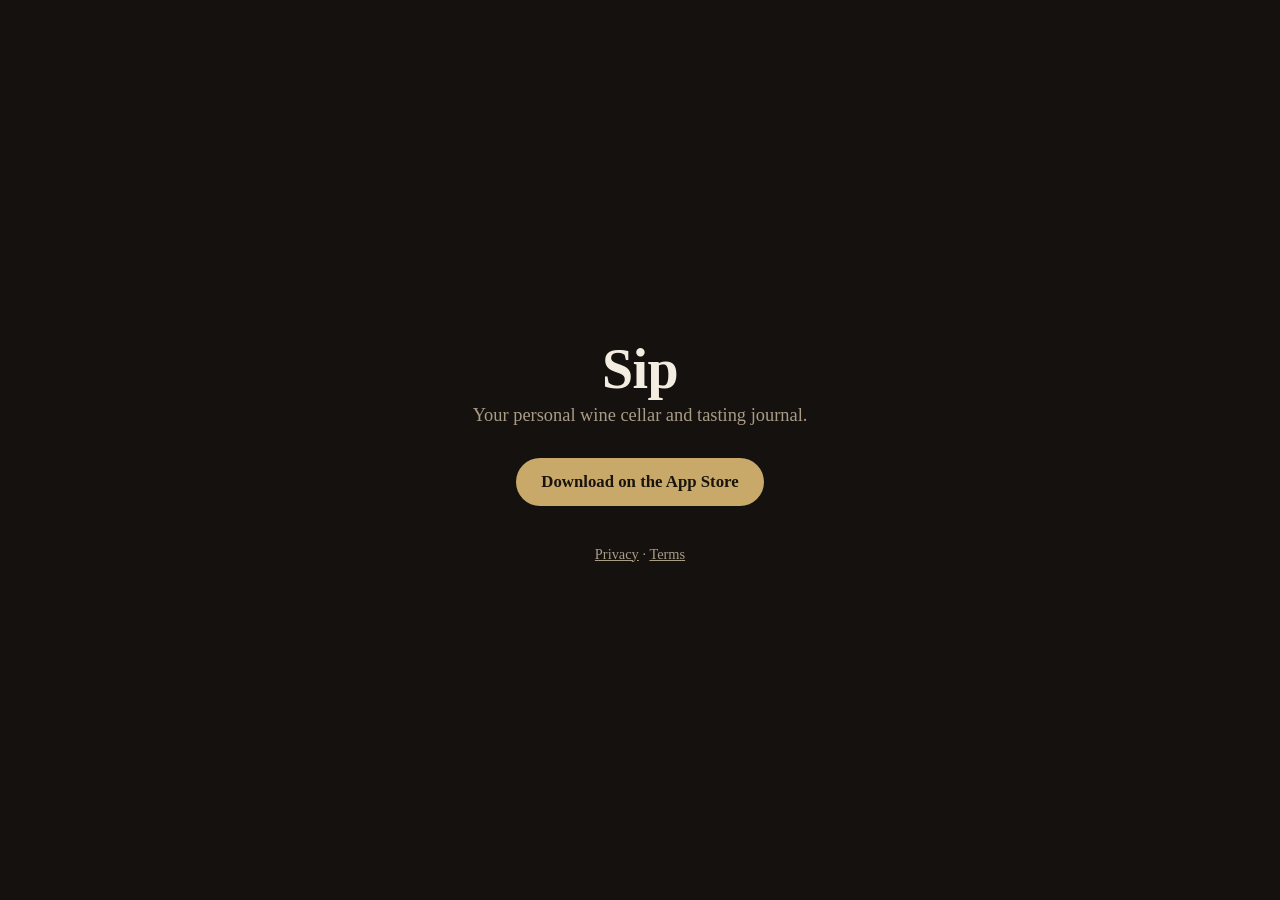
==== index.html @ 399b0591 "Add site, legal pages, and currency refresh script - index.html (minimal: tagline + App Store link)," ====
<!doctype html>
<html lang="en">
<head>
  <meta charset="utf-8">
  <meta name="viewport" content="width=device-width, initial-scale=1">
  <title>Sip — Wine Cellar &amp; Tasting Journal</title>
  <meta name="description" content="Sip is a personal wine cellar and tasting journal for iPhone.">
  <style>
    :root { --ground:#14110e; --surface:#1d1813; --ink:#f3ece1; --faint:#a99c87; --gold:#c8a96a; --hairline:#352c22; }
    * { box-sizing: border-box; }
    html, body { margin: 0; height: 100%; }
    body {
      background: var(--ground); color: var(--ink);
      font-family: ui-serif, "New York", Georgia, serif;
      display: flex; align-items: center; justify-content: center; text-align: center;
      padding: 24px; -webkit-font-smoothing: antialiased;
    }
    main { max-width: 32rem; }
    h1 { font-size: 3.5rem; font-weight: 600; margin: 0 0 .25rem; letter-spacing: -0.01em; }
    p.tagline { color: var(--faint); font-size: 1.15rem; margin: 0 0 2rem; }
    a.button {
      display: inline-block; text-decoration: none;
      background: var(--gold); color: #1a140c; font-weight: 600;
      padding: 0.85rem 1.6rem; border-radius: 999px; font-size: 1.05rem;
    }
    footer { margin-top: 2.5rem; color: var(--faint); font-size: 0.9rem; }
    footer a { color: var(--faint); }
  </style>
</head>
<body>
  <main>
    <h1>Sip</h1>
    <p class="tagline">Your personal wine cellar and tasting journal.</p>
    <a class="button" href="https://apps.apple.com/app/id6444360091">Download on the App&nbsp;Store</a>
    <footer>
      <a href="privacy.html">Privacy</a> &middot; <a href="terms.html">Terms</a>
    </footer>
  </main>
</body>
</html>
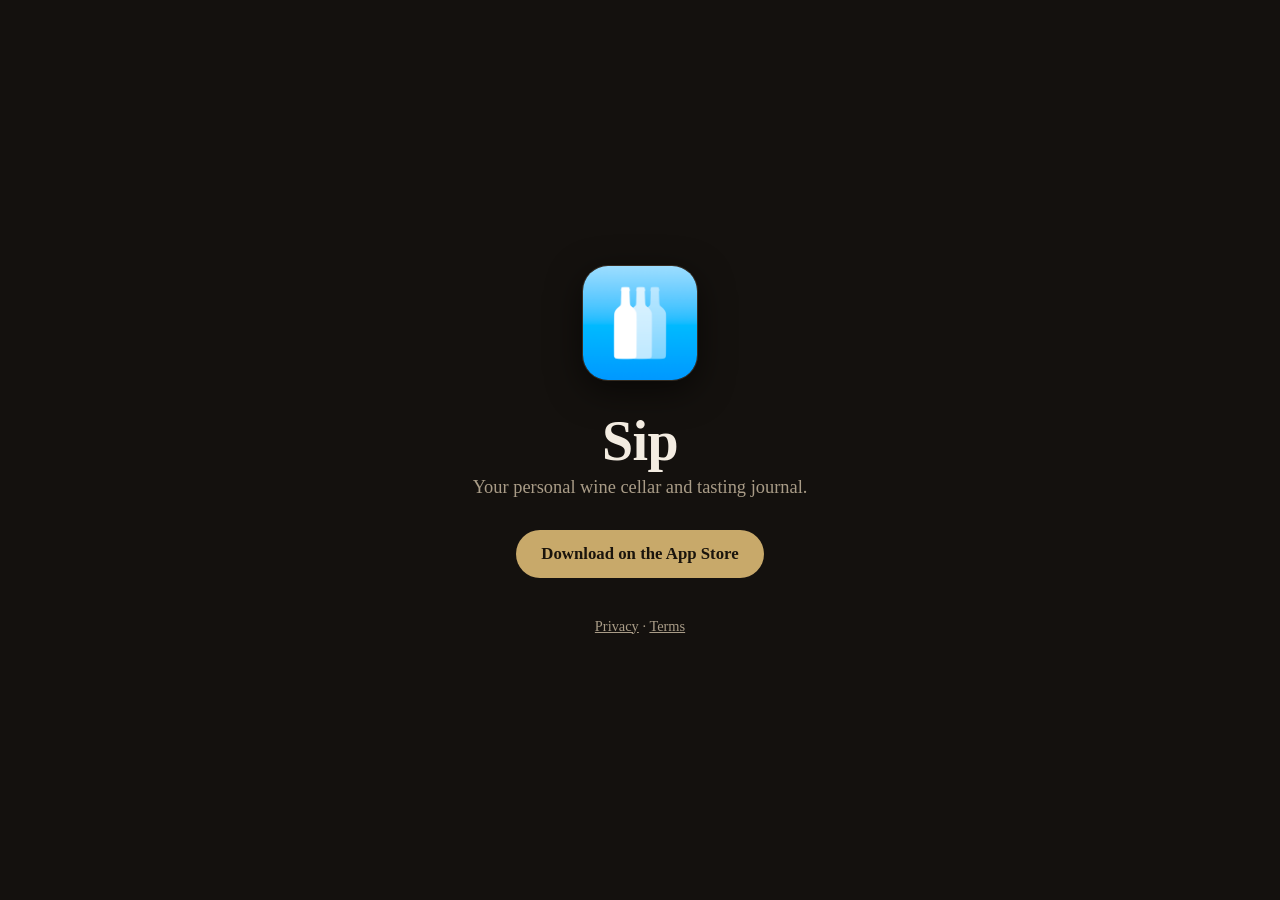
==== commit c814349b: "Add app icon to the landing page Co-Authored-By: Claude Opus 4.8 <noreply@anthropic.com>" ====
--- a/index.html
+++ b/index.html
@@ -5,6 +5,8 @@
   <meta name="viewport" content="width=device-width, initial-scale=1">
   <title>Sip — Wine Cellar &amp; Tasting Journal</title>
   <meta name="description" content="Sip is a personal wine cellar and tasting journal for iPhone.">
+  <link rel="icon" href="images/app-icon.png">
+  <link rel="apple-touch-icon" href="images/apple-touch-icon.png">
   <style>
     :root { --ground:#14110e; --surface:#1d1813; --ink:#f3ece1; --faint:#a99c87; --gold:#c8a96a; --hairline:#352c22; }
     * { box-sizing: border-box; }
@@ -16,6 +18,10 @@
       padding: 24px; -webkit-font-smoothing: antialiased;
     }
     main { max-width: 32rem; }
+    img.icon {
+      width: 116px; height: 116px; border-radius: 26px; margin: 0 0 1.5rem;
+      box-shadow: 0 10px 34px rgba(0,0,0,.55); border: 1px solid var(--hairline);
+    }
     h1 { font-size: 3.5rem; font-weight: 600; margin: 0 0 .25rem; letter-spacing: -0.01em; }
     p.tagline { color: var(--faint); font-size: 1.15rem; margin: 0 0 2rem; }
     a.button {
@@ -29,6 +35,7 @@
 </head>
 <body>
   <main>
+    <img class="icon" src="images/app-icon.png" alt="Sip app icon" width="116" height="116">
     <h1>Sip</h1>
     <p class="tagline">Your personal wine cellar and tasting journal.</p>
     <a class="button" href="https://apps.apple.com/app/id6444360091">Download on the App&nbsp;Store</a>
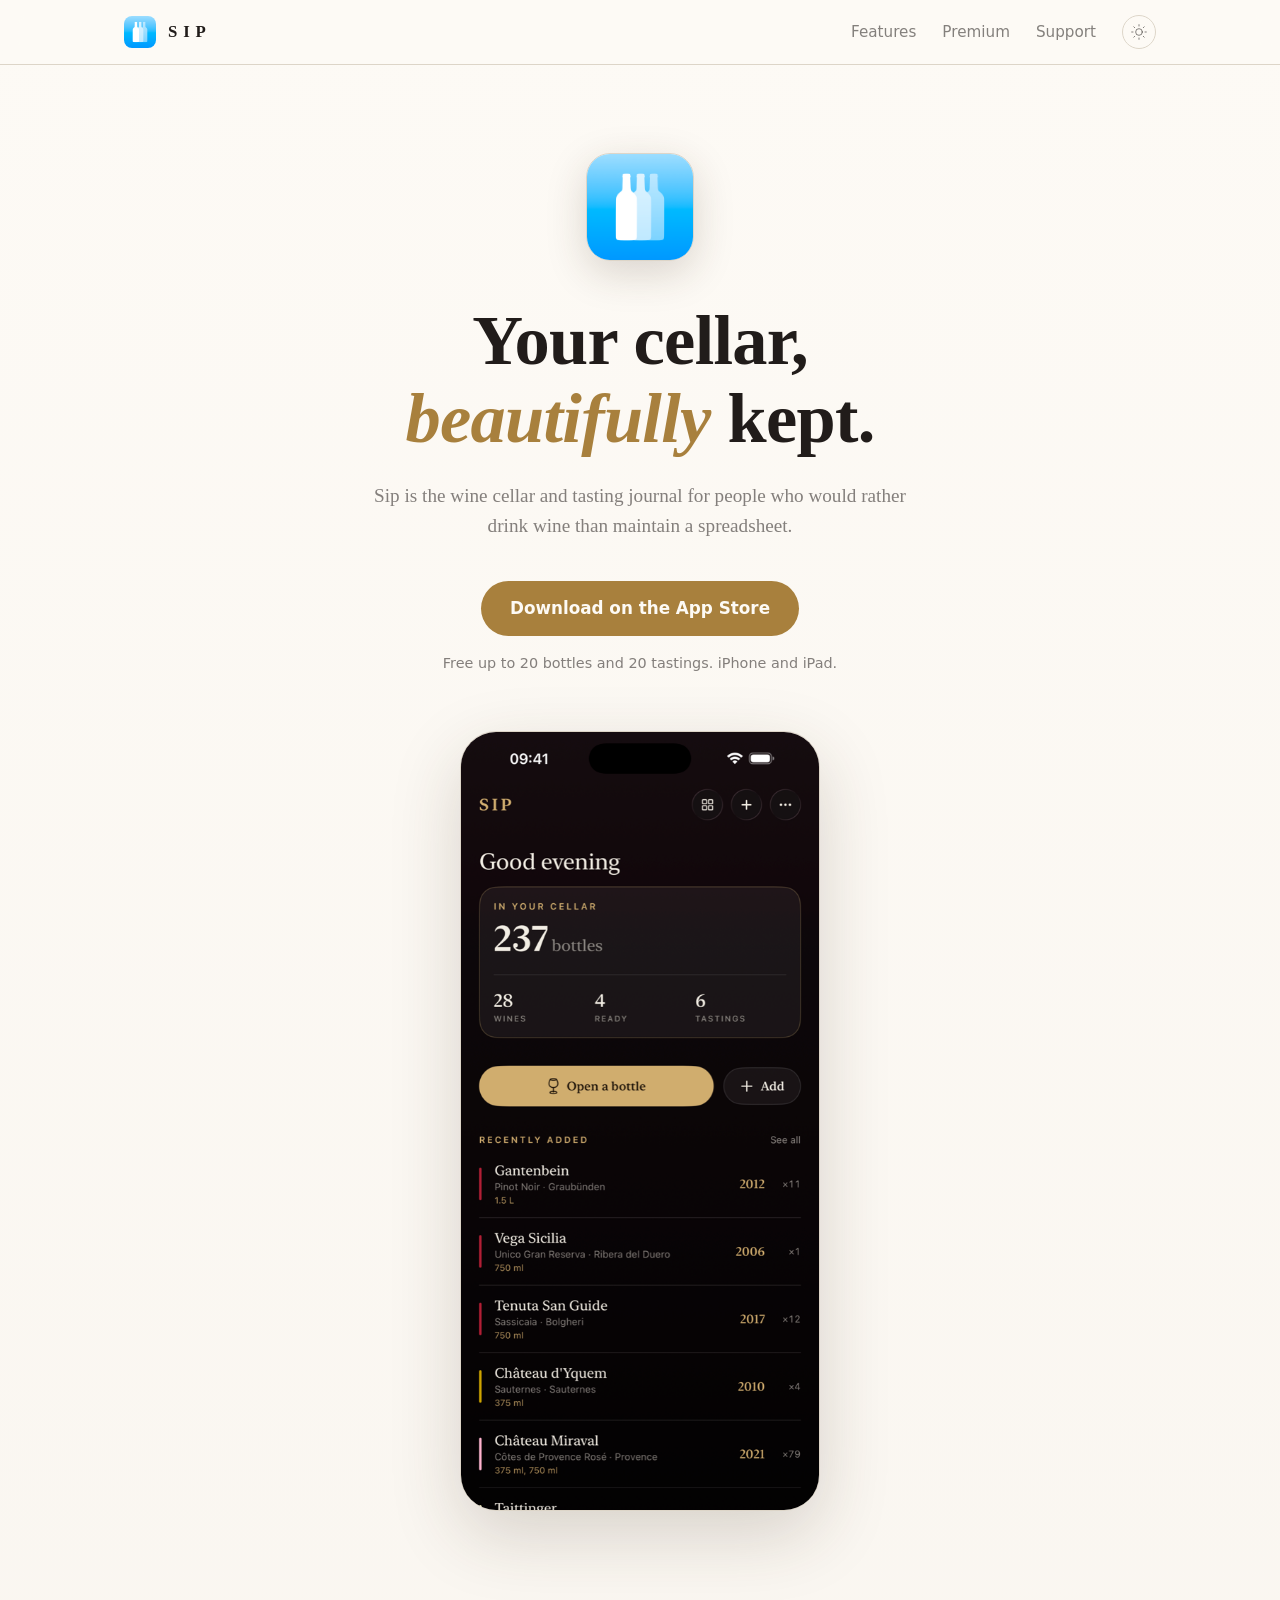
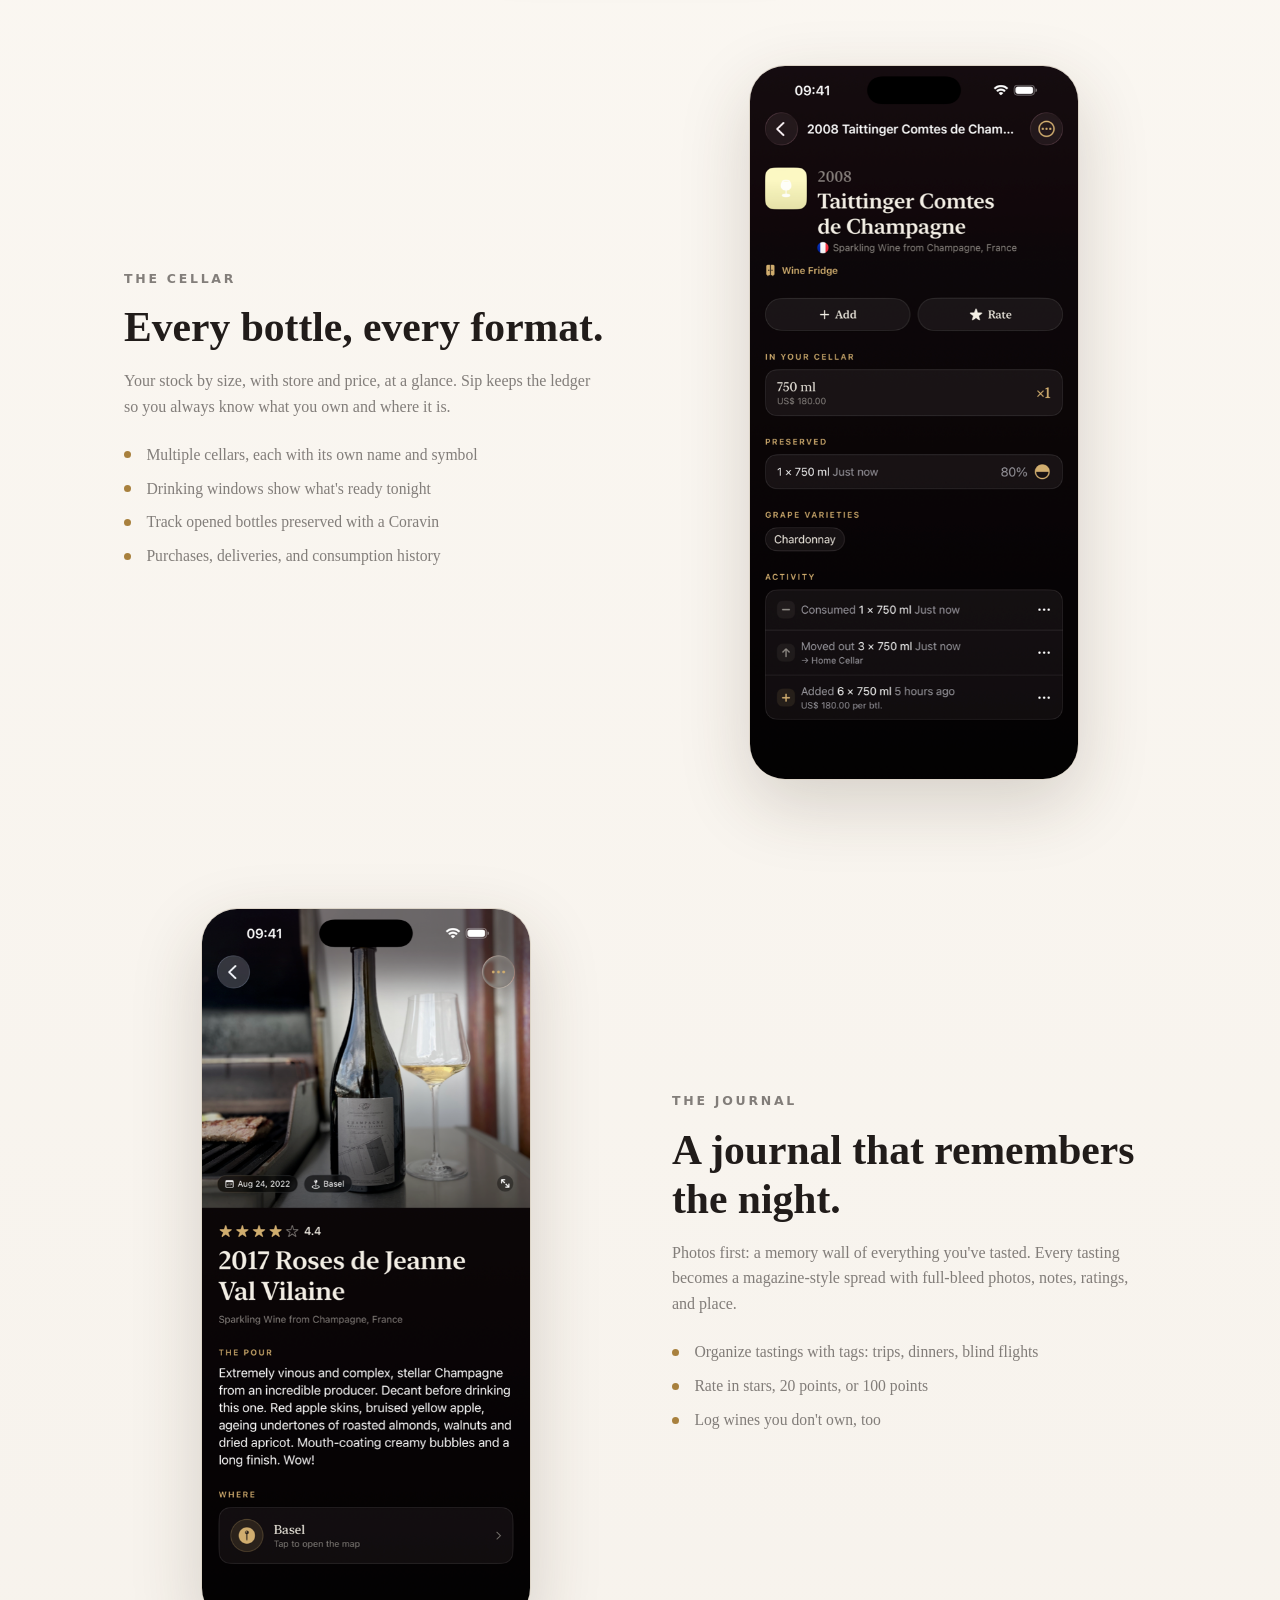
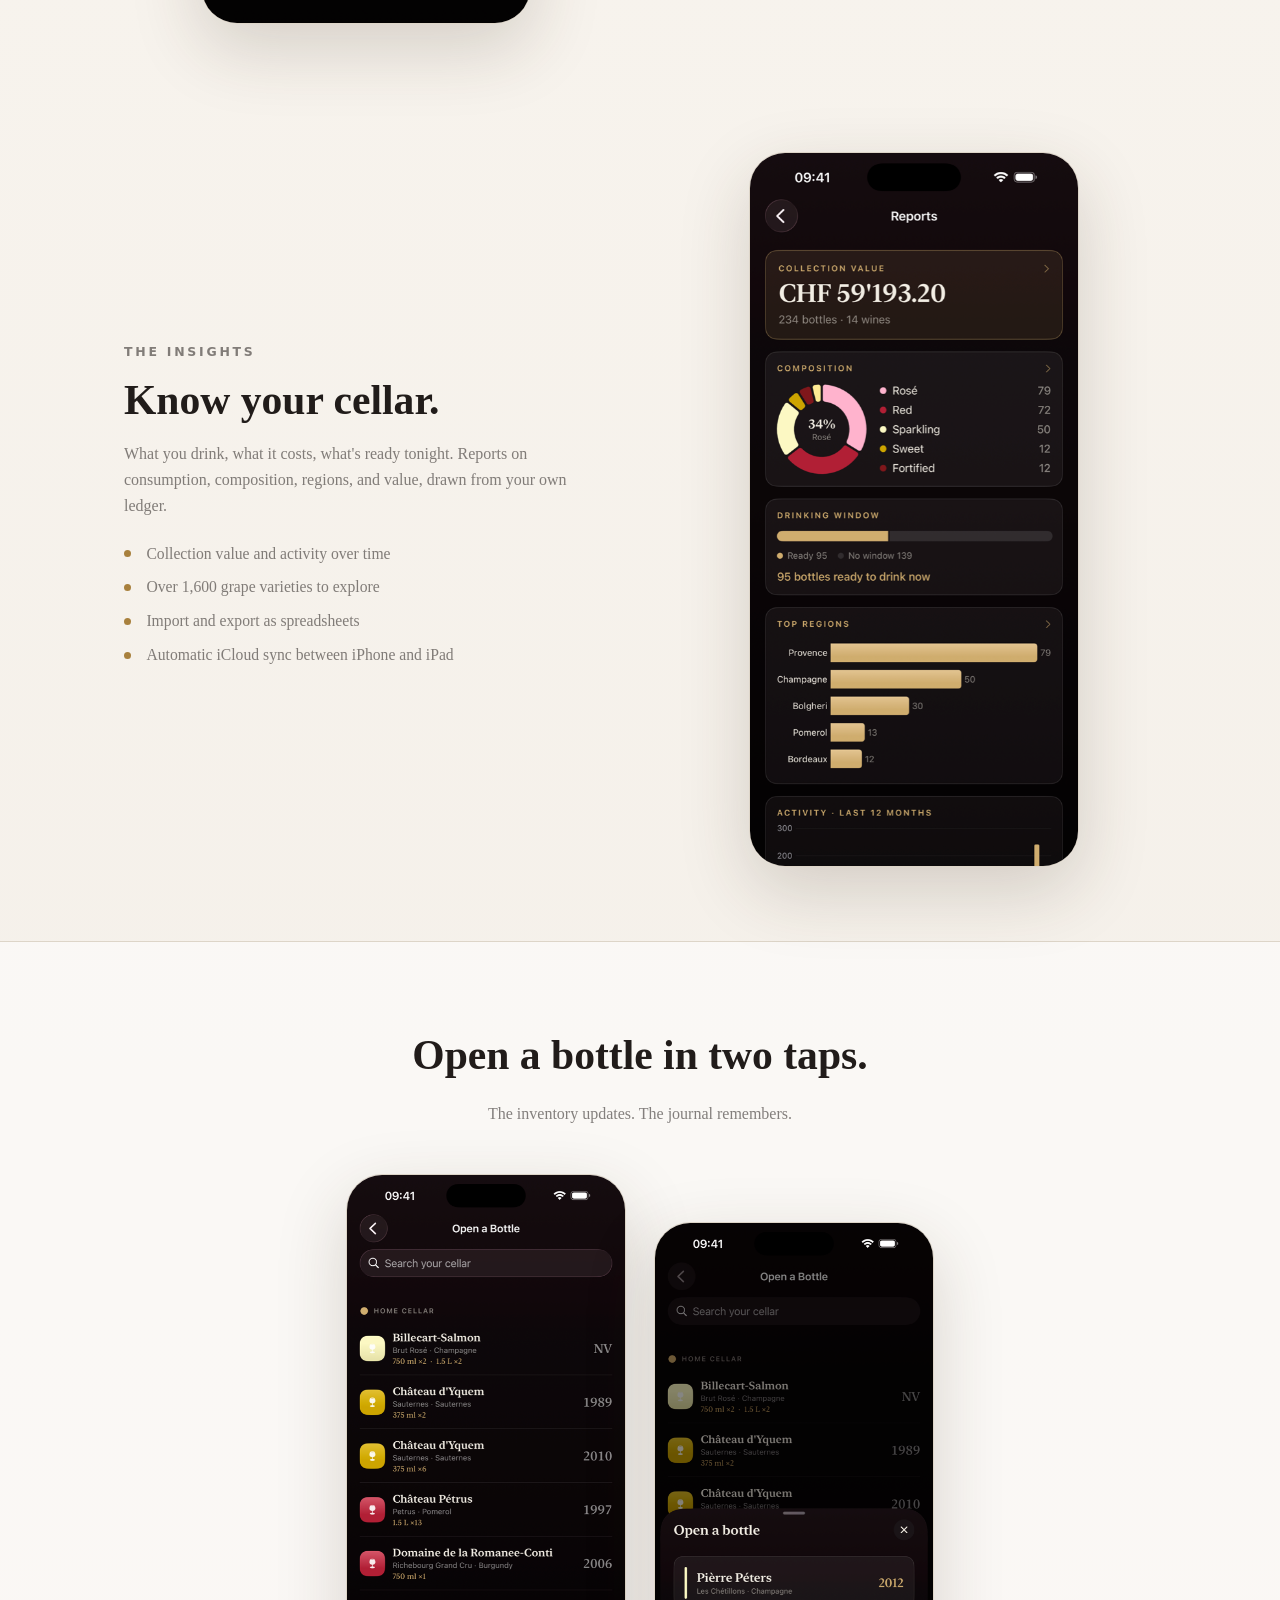
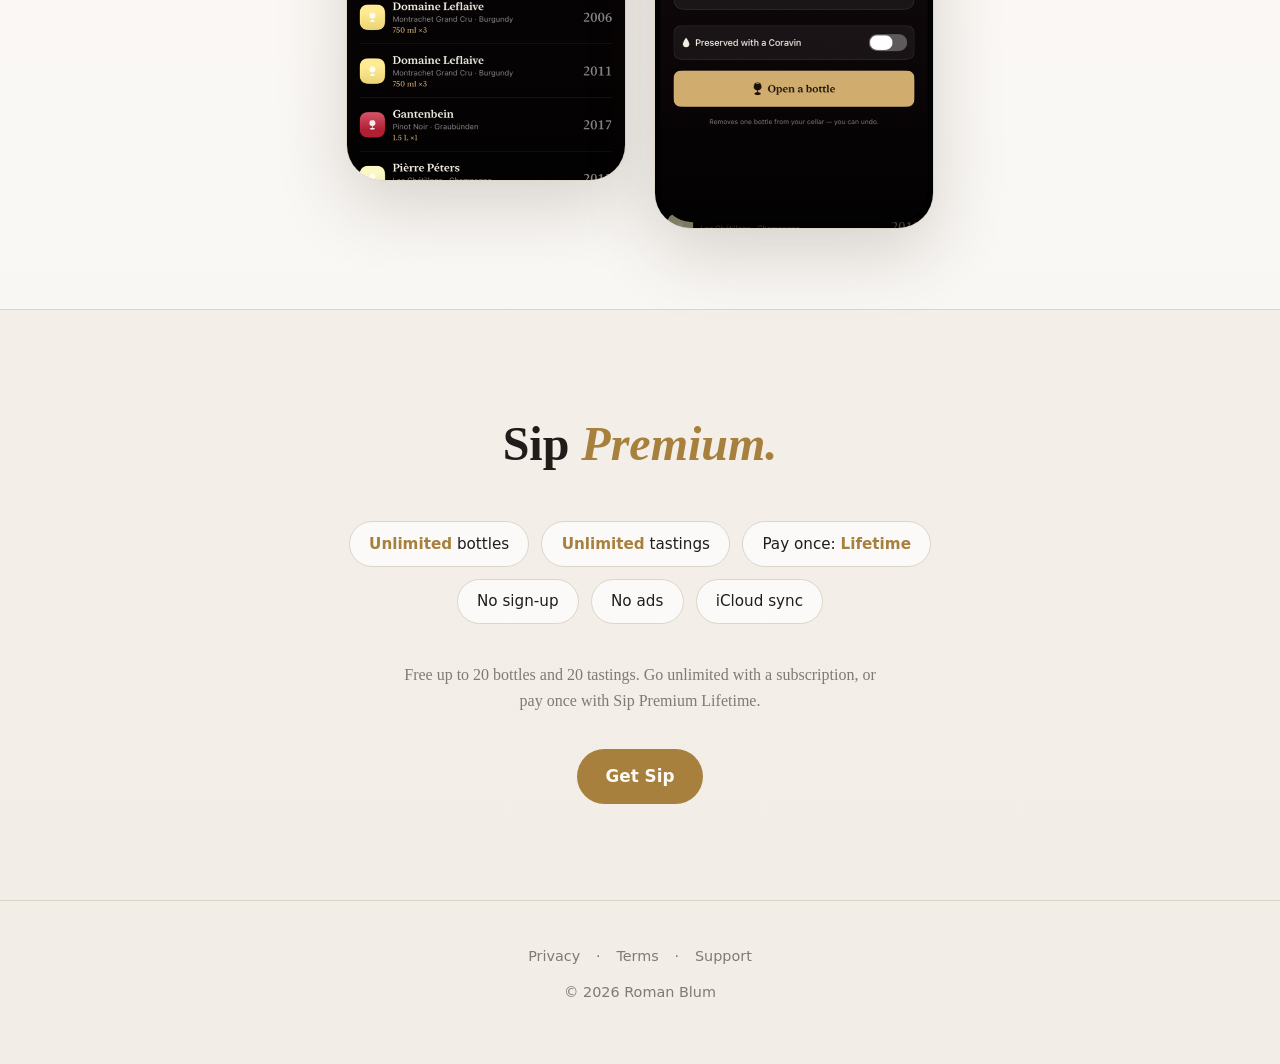
==== commit ee3a6cce: "Rebuild landing page in the Sip 2.0 editorial style Full one-pager replacing the placeholder: hero w" ====
--- a/index.html
+++ b/index.html
@@ -3,45 +3,168 @@
 <head>
   <meta charset="utf-8">
   <meta name="viewport" content="width=device-width, initial-scale=1">
-  <title>Sip — Wine Cellar &amp; Tasting Journal</title>
-  <meta name="description" content="Sip is a personal wine cellar and tasting journal for iPhone.">
+  <title>Sip, your cellar, beautifully kept.</title>
+  <meta name="description" content="Sip is the wine cellar and tasting journal for iPhone and iPad. Track every bottle, open one in two taps, and keep the memory in a journal that reads like a magazine.">
+  <meta property="og:title" content="Sip, your cellar, beautifully kept.">
+  <meta property="og:description" content="The wine cellar and tasting journal for iPhone and iPad.">
+  <meta property="og:type" content="website">
+  <meta property="og:image" content="https://rmnblm.github.io/sip-landing-page/images/app-icon-1024.png">
+  <meta name="apple-itunes-app" content="app-id=6444360091">
   <link rel="icon" href="images/app-icon.png">
   <link rel="apple-touch-icon" href="images/apple-touch-icon.png">
-  <style>
-    :root { --ground:#14110e; --surface:#1d1813; --ink:#f3ece1; --faint:#a99c87; --gold:#c8a96a; --hairline:#352c22; }
-    * { box-sizing: border-box; }
-    html, body { margin: 0; height: 100%; }
-    body {
-      background: var(--ground); color: var(--ink);
-      font-family: ui-serif, "New York", Georgia, serif;
-      display: flex; align-items: center; justify-content: center; text-align: center;
-      padding: 24px; -webkit-font-smoothing: antialiased;
-    }
-    main { max-width: 32rem; }
-    img.icon {
-      width: 116px; height: 116px; border-radius: 26px; margin: 0 0 1.5rem;
-      box-shadow: 0 10px 34px rgba(0,0,0,.55); border: 1px solid var(--hairline);
-    }
-    h1 { font-size: 3.5rem; font-weight: 600; margin: 0 0 .25rem; letter-spacing: -0.01em; }
-    p.tagline { color: var(--faint); font-size: 1.15rem; margin: 0 0 2rem; }
-    a.button {
-      display: inline-block; text-decoration: none;
-      background: var(--gold); color: #1a140c; font-weight: 600;
-      padding: 0.85rem 1.6rem; border-radius: 999px; font-size: 1.05rem;
-    }
-    footer { margin-top: 2.5rem; color: var(--faint); font-size: 0.9rem; }
-    footer a { color: var(--faint); }
-  </style>
+  <link rel="stylesheet" href="css/style.css">
+  <script>
+    (function () {
+      var t = localStorage.getItem('sip-theme');
+      if (!t) t = window.matchMedia('(prefers-color-scheme: light)').matches ? 'light' : 'dark';
+      if (t === 'light') document.documentElement.classList.add('light');
+    })();
+  </script>
 </head>
 <body>
-  <main>
-    <img class="icon" src="images/app-icon.png" alt="Sip app icon" width="116" height="116">
-    <h1>Sip</h1>
-    <p class="tagline">Your personal wine cellar and tasting journal.</p>
-    <a class="button" href="https://apps.apple.com/app/id6444360091">Download on the App&nbsp;Store</a>
-    <footer>
-      <a href="privacy.html">Privacy</a> &middot; <a href="terms.html">Terms</a>
-    </footer>
-  </main>
+
+  <header class="header">
+    <div class="container">
+      <a href="#" class="wordmark">
+        <img src="images/app-icon.png" alt="" width="32" height="32">
+        Sip
+      </a>
+      <nav>
+        <a href="#features">Features</a>
+        <a href="#premium">Premium</a>
+        <a href="mailto:sip.app@icloud.com">Support</a>
+        <button class="theme-toggle" aria-label="Toggle appearance">
+          <svg class="sun" viewBox="0 0 24 24" fill="none" stroke="currentColor" stroke-width="1.5" stroke-linecap="round"><circle cx="12" cy="12" r="5"/><line x1="12" y1="1" x2="12" y2="3"/><line x1="12" y1="21" x2="12" y2="23"/><line x1="4.2" y1="4.2" x2="5.6" y2="5.6"/><line x1="18.4" y1="18.4" x2="19.8" y2="19.8"/><line x1="1" y1="12" x2="3" y2="12"/><line x1="21" y1="12" x2="23" y2="12"/><line x1="4.2" y1="19.8" x2="5.6" y2="18.4"/><line x1="18.4" y1="5.6" x2="19.8" y2="4.2"/></svg>
+          <svg class="moon" viewBox="0 0 24 24" fill="none" stroke="currentColor" stroke-width="1.5" stroke-linecap="round" stroke-linejoin="round"><path d="M21 12.79A9 9 0 1 1 11.21 3 7 7 0 0 0 21 12.79z"/></svg>
+        </button>
+      </nav>
+    </div>
+  </header>
+
+  <section class="hero">
+    <div class="container">
+      <img class="app-icon" src="images/app-icon.png" alt="Sip app icon" width="108" height="108">
+      <h1>Your cellar,<br><em>beautifully</em> kept.</h1>
+      <p class="lede">Sip is the wine cellar and tasting journal for people who would rather drink wine than maintain a spreadsheet.</p>
+      <a class="store-button" href="https://apps.apple.com/app/id6444360091">Download on the App&nbsp;Store</a>
+      <p class="free-note">Free up to 20 bottles and 20 tastings. iPhone and iPad.</p>
+      <div class="hero-shot reveal">
+        <img class="shot" src="images/screens/home-dark.png" alt="The Sip home screen: your cellar, journal, and insights on one canvas." width="1100" height="2390" loading="eager">
+      </div>
+    </div>
+  </section>
+
+  <section class="features" id="features">
+    <div class="container">
+
+      <div class="feature reveal">
+        <div class="feature__copy">
+          <p class="eyebrow">The Cellar</p>
+          <h2>Every bottle, every format.</h2>
+          <p>Your stock by size, with store and price, at a glance. Sip keeps the ledger so you always know what you own and where it is.</p>
+          <ul>
+            <li>Multiple cellars, each with its own name and symbol</li>
+            <li>Drinking windows show what's ready tonight</li>
+            <li>Track opened bottles preserved with a Coravin</li>
+            <li>Purchases, deliveries, and consumption history</li>
+          </ul>
+        </div>
+        <div class="feature__media">
+          <img class="shot" src="images/screens/wine-detail.png" alt="A wine page in Sip showing stock by format, prices, and activity." width="1100" height="2390" loading="lazy">
+        </div>
+      </div>
+
+      <div class="feature reveal">
+        <div class="feature__copy">
+          <p class="eyebrow">The Journal</p>
+          <h2>A journal that remembers the night.</h2>
+          <p>Photos first: a memory wall of everything you've tasted. Every tasting becomes a magazine-style spread with full-bleed photos, notes, ratings, and place.</p>
+          <ul>
+            <li>Organize tastings with tags: trips, dinners, blind flights</li>
+            <li>Rate in stars, 20 points, or 100 points</li>
+            <li>Log wines you don't own, too</li>
+          </ul>
+        </div>
+        <div class="feature__media">
+          <img class="shot" src="images/screens/tasting-detail.png" alt="A tasting in Sip, presented like a magazine spread with a full-bleed photo." width="1100" height="2390" loading="lazy">
+        </div>
+      </div>
+
+      <div class="feature reveal">
+        <div class="feature__copy">
+          <p class="eyebrow">The Insights</p>
+          <h2>Know your cellar.</h2>
+          <p>What you drink, what it costs, what's ready tonight. Reports on consumption, composition, regions, and value, drawn from your own ledger.</p>
+          <ul>
+            <li>Collection value and activity over time</li>
+            <li>Over 1,600 grape varieties to explore</li>
+            <li>Import and export as spreadsheets</li>
+            <li>Automatic iCloud sync between iPhone and iPad</li>
+          </ul>
+        </div>
+        <div class="feature__media">
+          <img class="shot" src="images/screens/insights.png" alt="The Sip reports dashboard: collection value, composition, and drinking windows." width="1100" height="2390" loading="lazy">
+        </div>
+      </div>
+
+    </div>
+  </section>
+
+  <section class="band reveal">
+    <div class="container">
+      <h2>Open a bottle in two taps.</h2>
+      <p class="band-sub">The inventory updates. The journal remembers.</p>
+      <div class="duo">
+        <img class="shot" src="images/screens/open-list.png" alt="The open-a-bottle list in Sip." width="1100" height="2390" loading="lazy">
+        <img class="shot" src="images/screens/remove-sheet.png" alt="Opening a bottle in Sip, with an optional Coravin preserve." width="1100" height="2390" loading="lazy">
+      </div>
+    </div>
+  </section>
+
+  <section class="premium reveal" id="premium">
+    <div class="container">
+      <h2>Sip <em>Premium.</em></h2>
+      <div class="chips">
+        <span class="chip"><strong>Unlimited</strong> bottles</span>
+        <span class="chip"><strong>Unlimited</strong> tastings</span>
+        <span class="chip">Pay once: <strong>Lifetime</strong></span>
+        <span class="chip">No sign-up</span>
+        <span class="chip">No ads</span>
+        <span class="chip">iCloud sync</span>
+      </div>
+      <p class="price-note">Free up to 20 bottles and 20 tastings. Go unlimited with a subscription, or pay once with Sip Premium Lifetime.</p>
+      <a class="store-button" href="https://apps.apple.com/app/id6444360091">Get Sip</a>
+    </div>
+  </section>
+
+  <footer class="footer">
+    <div class="container">
+      <div class="footer-links">
+        <a href="privacy.html">Privacy</a> &middot;
+        <a href="terms.html">Terms</a> &middot;
+        <a href="mailto:sip.app@icloud.com">Support</a>
+      </div>
+      &copy; 2026 Roman Blum
+    </div>
+  </footer>
+
+  <script>
+    (function () {
+      document.querySelector('.theme-toggle').addEventListener('click', function () {
+        var light = document.documentElement.classList.toggle('light');
+        localStorage.setItem('sip-theme', light ? 'light' : 'dark');
+      });
+
+      var observer = new IntersectionObserver(function (entries) {
+        entries.forEach(function (entry) {
+          if (entry.isIntersecting) {
+            entry.target.classList.add('is-visible');
+            observer.unobserve(entry.target);
+          }
+        });
+      }, { threshold: 0.12 });
+      document.querySelectorAll('.reveal').forEach(function (el) { observer.observe(el); });
+    })();
+  </script>
 </body>
 </html>
--- a/css/style.css
+++ b/css/style.css
@@ -0,0 +1,268 @@
+/* Sip landing page. Editorial palette mirrors the app's design system
+   (Core/UI/DesignSystem/Theme.swift): charcoal cellar-at-night by default,
+   warm cream paper in light mode. System serif so iPhones render New York,
+   the same face as the app. */
+
+:root {
+  --ground-top: #1C1417;
+  --ground-bottom: #0A0809;
+  --ink: #F2EDE3;
+  --faint: rgba(242, 237, 227, 0.55);
+  --gold: #CFAB6E;
+  --on-gold: #1a140c;
+  --card: #221B1E;
+  --hairline: #3D3438;
+  --shadow: rgba(0, 0, 0, 0.55);
+}
+
+html.light {
+  --ground-top: #FDFAF5;
+  --ground-bottom: #F2EDE6;
+  --ink: #211C1A;
+  --faint: rgba(33, 28, 26, 0.55);
+  --gold: #A8803D;
+  --on-gold: #FDFAF5;
+  --card: #FFFFFF;
+  --hairline: #DDD5C8;
+  --shadow: rgba(60, 45, 30, 0.18);
+}
+
+* { box-sizing: border-box; margin: 0; padding: 0; }
+
+html { scroll-behavior: smooth; }
+
+body {
+  /* No `fixed`: it doesn't paint past the first viewport in some renderers
+     and iOS Safari ignores it. The gradient spans the document instead. */
+  background-color: var(--ground-bottom);
+  background-image: linear-gradient(var(--ground-top), var(--ground-bottom));
+  color: var(--ink);
+  font-family: ui-serif, "New York", Georgia, serif;
+  -webkit-font-smoothing: antialiased;
+  line-height: 1.6;
+}
+
+.container { max-width: 1080px; margin: 0 auto; padding: 0 24px; }
+
+a { color: var(--gold); text-decoration: none; }
+
+/* ---------- Header ---------- */
+
+.header {
+  position: sticky; top: 0; z-index: 100;
+  backdrop-filter: blur(14px);
+  -webkit-backdrop-filter: blur(14px);
+  background: color-mix(in srgb, var(--ground-top) 80%, transparent);
+  border-bottom: 1px solid var(--hairline);
+}
+
+.header .container {
+  display: flex; align-items: center; justify-content: space-between;
+  height: 64px;
+}
+
+.wordmark {
+  display: flex; align-items: center; gap: 12px;
+  color: var(--ink); font-weight: 600; font-size: 1.05rem;
+  letter-spacing: 0.35em; text-transform: uppercase;
+}
+
+.wordmark img { width: 32px; height: 32px; border-radius: 8px; }
+
+.header nav { display: flex; align-items: center; gap: 26px; }
+
+.header nav a {
+  color: var(--faint); font-size: 0.95rem;
+  font-family: -apple-system, BlinkMacSystemFont, system-ui, sans-serif;
+}
+
+.header nav a:hover { color: var(--gold); }
+
+.theme-toggle {
+  background: none; border: 1px solid var(--hairline); border-radius: 999px;
+  width: 34px; height: 34px; cursor: pointer; color: var(--faint);
+  display: inline-flex; align-items: center; justify-content: center;
+}
+
+.theme-toggle svg { width: 16px; height: 16px; }
+.theme-toggle .sun { display: none; }
+html.light .theme-toggle .sun { display: block; }
+html.light .theme-toggle .moon { display: none; }
+
+/* ---------- Hero ---------- */
+
+.hero { text-align: center; padding: 88px 0 40px; }
+
+.hero .app-icon {
+  width: 108px; height: 108px; border-radius: 24px;
+  border: 1px solid var(--hairline);
+  box-shadow: 0 12px 40px var(--shadow);
+  margin-bottom: 2rem;
+}
+
+.hero h1 {
+  font-size: clamp(2.6rem, 7vw, 4.4rem);
+  font-weight: 600; line-height: 1.12; letter-spacing: -0.01em;
+}
+
+.hero h1 em { font-style: italic; color: var(--gold); }
+
+.hero .lede {
+  color: var(--faint); font-size: 1.2rem; max-width: 34rem;
+  margin: 1.4rem auto 2.4rem;
+}
+
+.store-button {
+  display: inline-block;
+  background: var(--gold); color: var(--on-gold);
+  font-family: -apple-system, BlinkMacSystemFont, system-ui, sans-serif;
+  font-weight: 600; font-size: 1.05rem;
+  padding: 0.9rem 1.8rem; border-radius: 999px;
+}
+
+.store-button:hover { filter: brightness(1.06); }
+
+.hero .free-note {
+  color: var(--faint); font-size: 0.9rem; margin-top: 1rem;
+  font-family: -apple-system, BlinkMacSystemFont, system-ui, sans-serif;
+}
+
+.hero-shot { margin-top: 56px; }
+
+/* ---------- Screenshots ---------- */
+
+.shot {
+  display: block; width: 100%; height: auto;
+  border-radius: 36px;
+  border: 1px solid var(--hairline);
+  box-shadow: 0 24px 70px var(--shadow);
+}
+
+.hero-shot .shot { max-width: 360px; margin: 0 auto; }
+
+/* ---------- Feature rows ---------- */
+
+.features { padding: 50px 0 10px; }
+
+.feature {
+  display: grid; grid-template-columns: 1fr 1fr;
+  gap: 64px; align-items: center;
+  padding: 64px 0;
+}
+
+.feature:nth-child(even) .feature__media { order: -1; }
+
+.feature__media .shot { max-width: 330px; margin: 0 auto; }
+
+.eyebrow {
+  color: var(--gold); font-size: 0.78rem; font-weight: 600;
+  letter-spacing: 0.22em; text-transform: uppercase;
+  font-family: -apple-system, BlinkMacSystemFont, system-ui, sans-serif;
+  margin-bottom: 0.9rem;
+}
+
+.feature h2 {
+  font-size: clamp(1.9rem, 4vw, 2.6rem);
+  font-weight: 600; line-height: 1.18; margin-bottom: 1rem;
+}
+
+.feature p { color: var(--faint); max-width: 30rem; }
+
+.feature ul {
+  list-style: none; margin-top: 1.4rem;
+  color: var(--faint); font-size: 0.98rem;
+}
+
+.feature li {
+  padding-left: 1.4rem; position: relative; margin-bottom: 0.55rem;
+}
+
+.feature li::before {
+  content: ""; position: absolute; left: 0; top: 0.62em;
+  width: 7px; height: 7px; border-radius: 50%;
+  background: var(--gold);
+}
+
+/* ---------- Duo band (open a bottle) ---------- */
+
+.band {
+  border-top: 1px solid var(--hairline);
+  border-bottom: 1px solid var(--hairline);
+  background: color-mix(in srgb, var(--card) 55%, transparent);
+  padding: 80px 0; text-align: center;
+}
+
+.band h2 { font-size: clamp(1.9rem, 4vw, 2.6rem); font-weight: 600; }
+
+.band .band-sub { color: var(--faint); margin: 0.8rem auto 3rem; max-width: 30rem; }
+
+.duo {
+  display: flex; justify-content: center; align-items: flex-start;
+  gap: 28px; flex-wrap: wrap;
+}
+
+.duo .shot { max-width: 280px; }
+
+.duo .shot:last-child { margin-top: 48px; }
+
+/* ---------- Premium ---------- */
+
+.premium { text-align: center; padding: 96px 0; }
+
+.premium h2 { font-size: clamp(2rem, 5vw, 3rem); font-weight: 600; }
+
+.premium h2 em { font-style: italic; color: var(--gold); }
+
+.chips {
+  display: flex; flex-wrap: wrap; justify-content: center;
+  gap: 12px; margin: 2.4rem auto; max-width: 38rem;
+}
+
+.chip {
+  border: 1px solid var(--hairline); border-radius: 999px;
+  background: color-mix(in srgb, var(--card) 70%, transparent);
+  padding: 0.6rem 1.2rem; font-size: 0.95rem; color: var(--ink);
+  font-family: -apple-system, BlinkMacSystemFont, system-ui, sans-serif;
+}
+
+.chip strong { color: var(--gold); font-weight: 600; }
+
+.premium .price-note { color: var(--faint); max-width: 30rem; margin: 0 auto 2.2rem; }
+
+/* ---------- Footer ---------- */
+
+.footer {
+  border-top: 1px solid var(--hairline);
+  padding: 44px 0 60px; text-align: center;
+  color: var(--faint); font-size: 0.9rem;
+  font-family: -apple-system, BlinkMacSystemFont, system-ui, sans-serif;
+}
+
+.footer a { color: var(--faint); }
+.footer a:hover { color: var(--gold); }
+.footer .footer-links { margin-bottom: 0.8rem; }
+.footer .footer-links a { margin: 0 0.7rem; }
+
+/* ---------- Reveal on scroll ---------- */
+
+.reveal {
+  opacity: 0; transform: translateY(22px);
+  transition: opacity 0.7s ease, transform 0.7s ease;
+}
+
+.reveal.is-visible { opacity: 1; transform: none; }
+
+@media (prefers-reduced-motion: reduce) {
+  .reveal { opacity: 1; transform: none; transition: none; }
+}
+
+/* ---------- Responsive ---------- */
+
+@media (max-width: 760px) {
+  .header nav a:not(.store-link) { display: none; }
+  .feature { grid-template-columns: 1fr; gap: 40px; padding: 48px 0; text-align: center; }
+  .feature:nth-child(even) .feature__media { order: 0; }
+  .feature p, .feature ul { margin-left: auto; margin-right: auto; }
+  .feature li { text-align: left; }
+  .duo .shot:last-child { margin-top: 0; }
+}
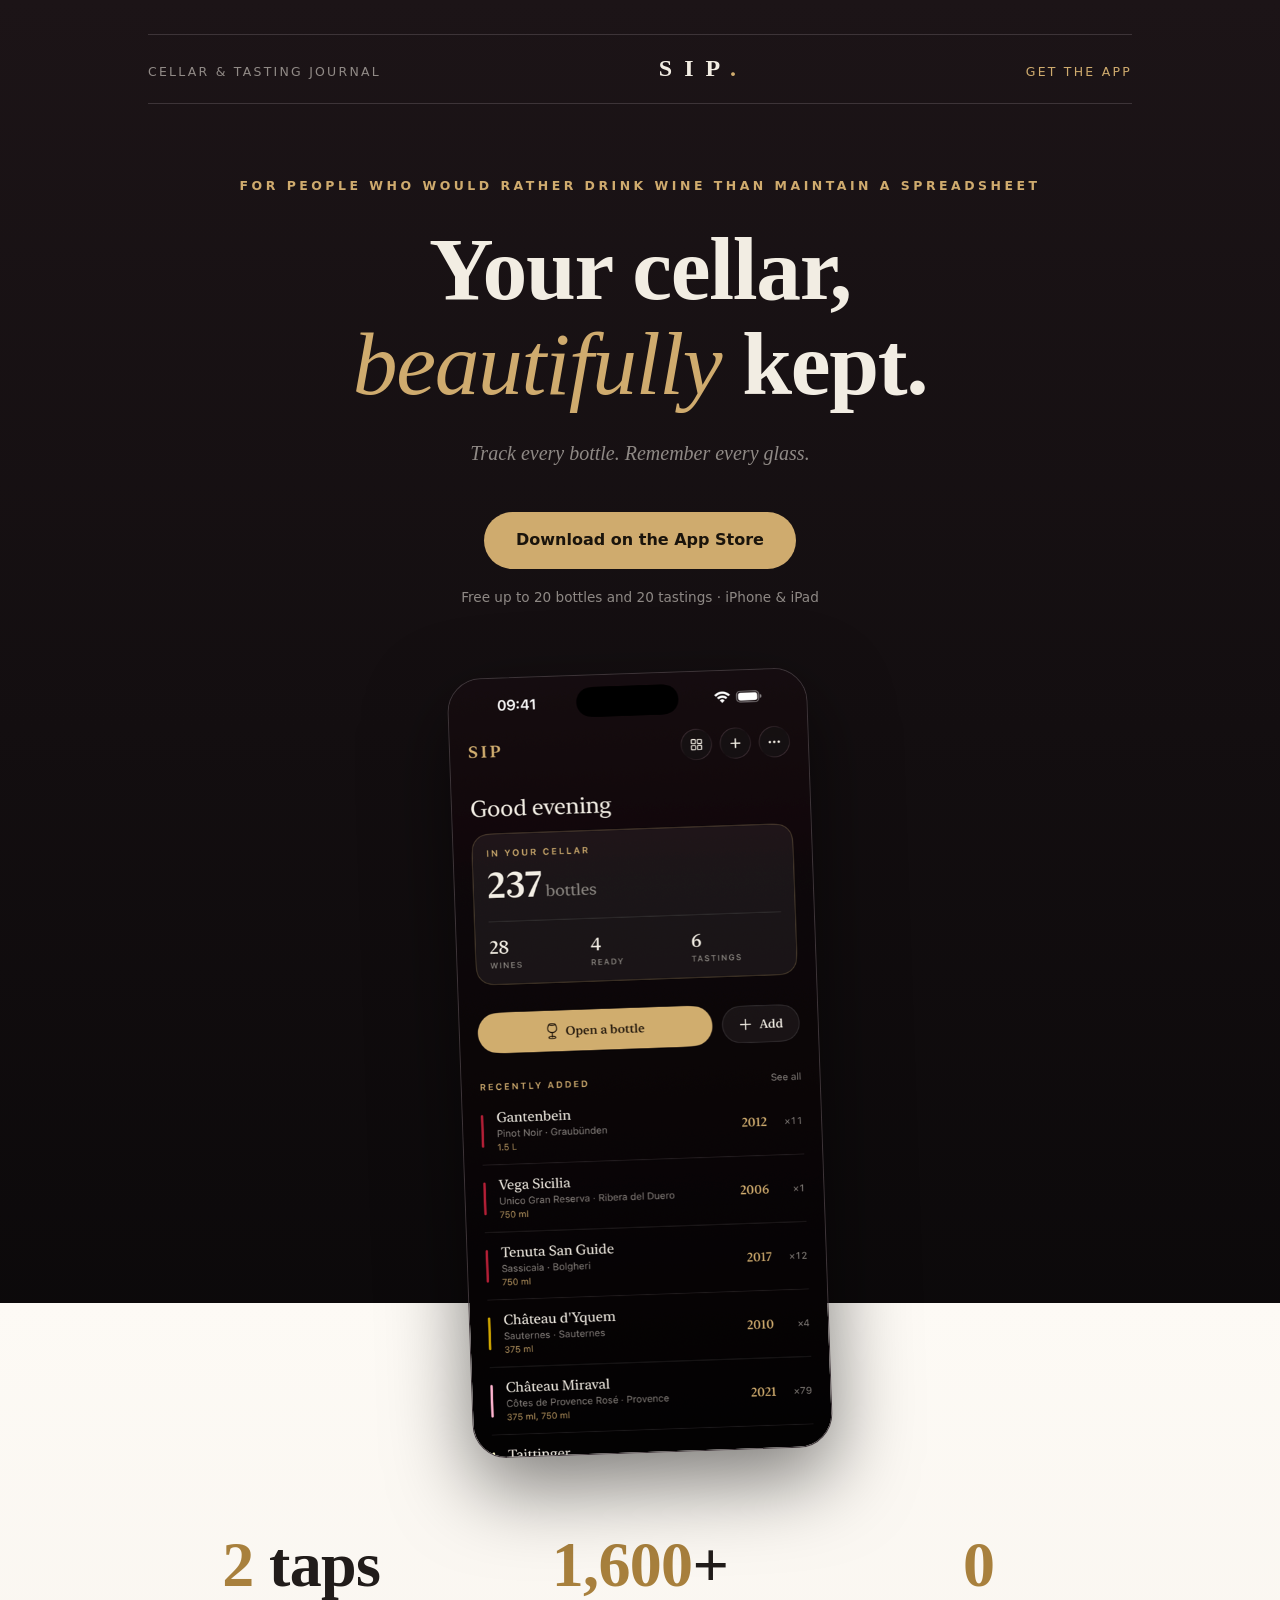
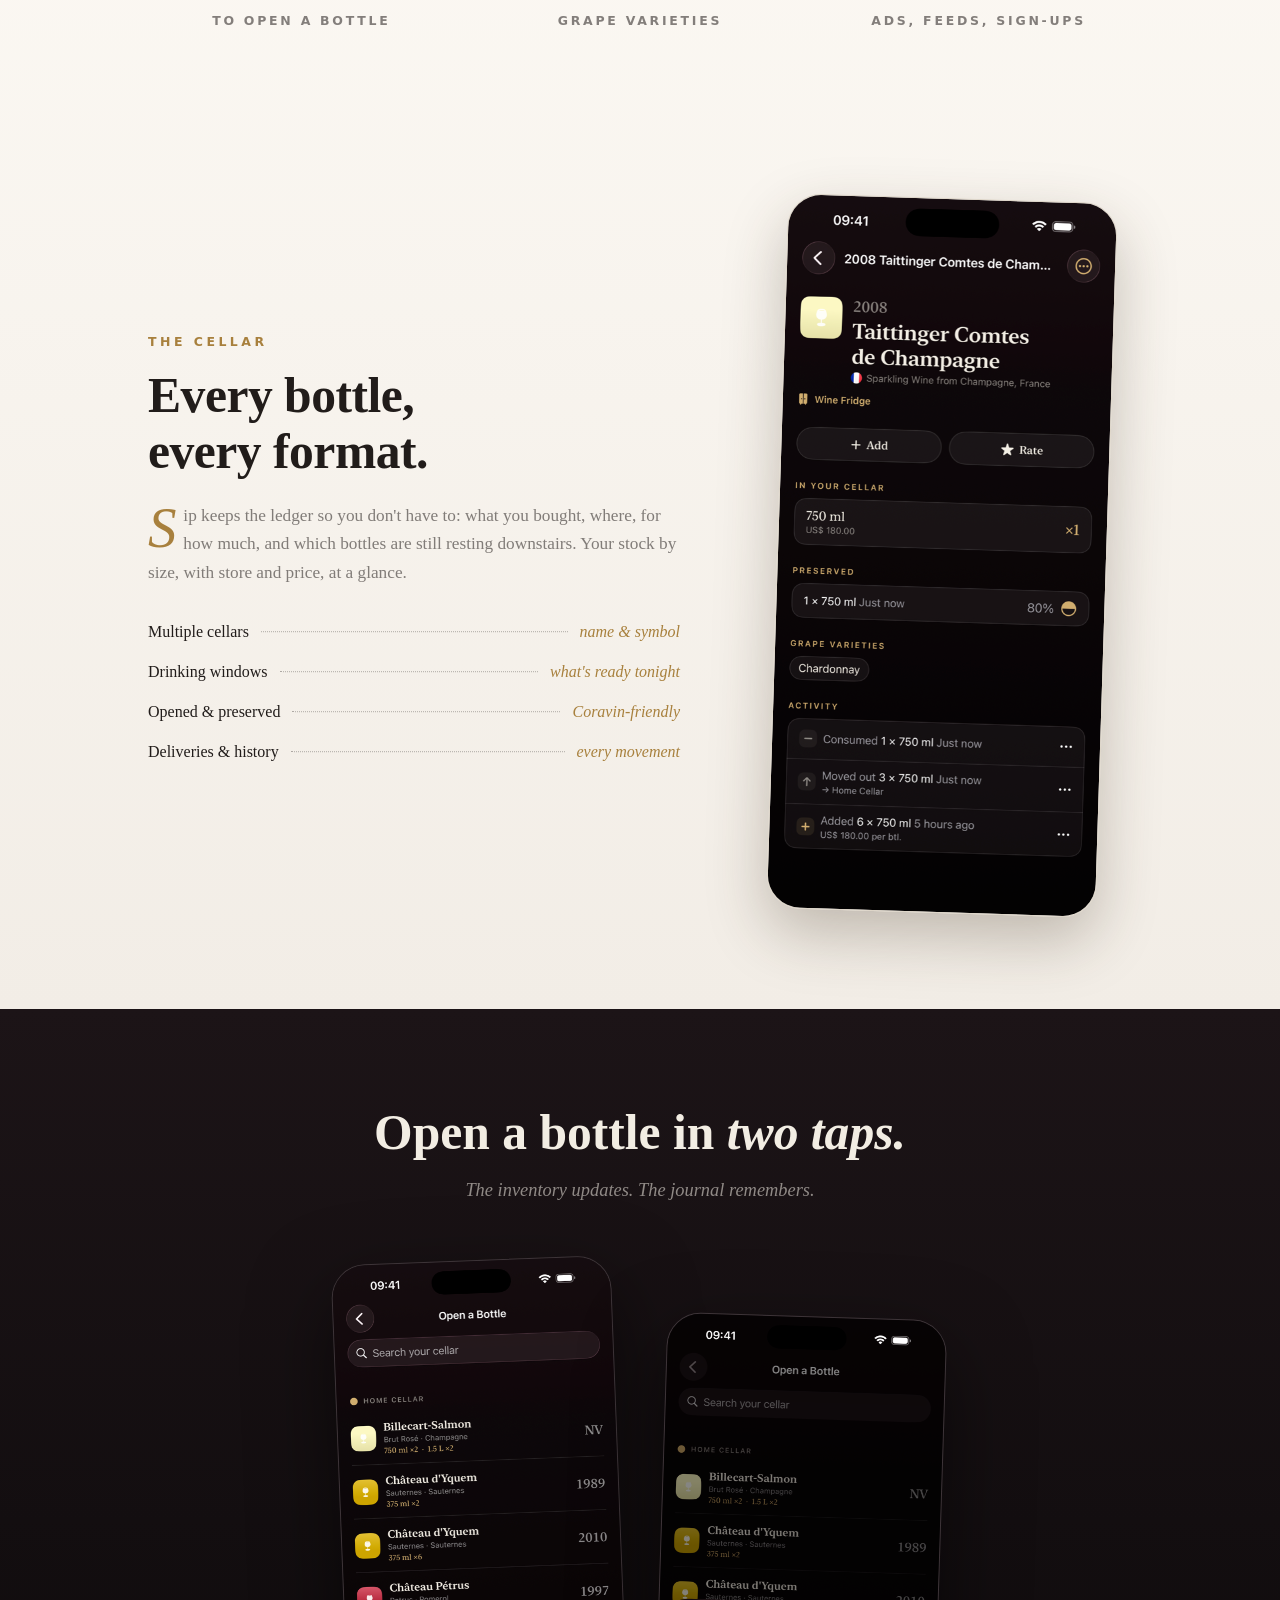
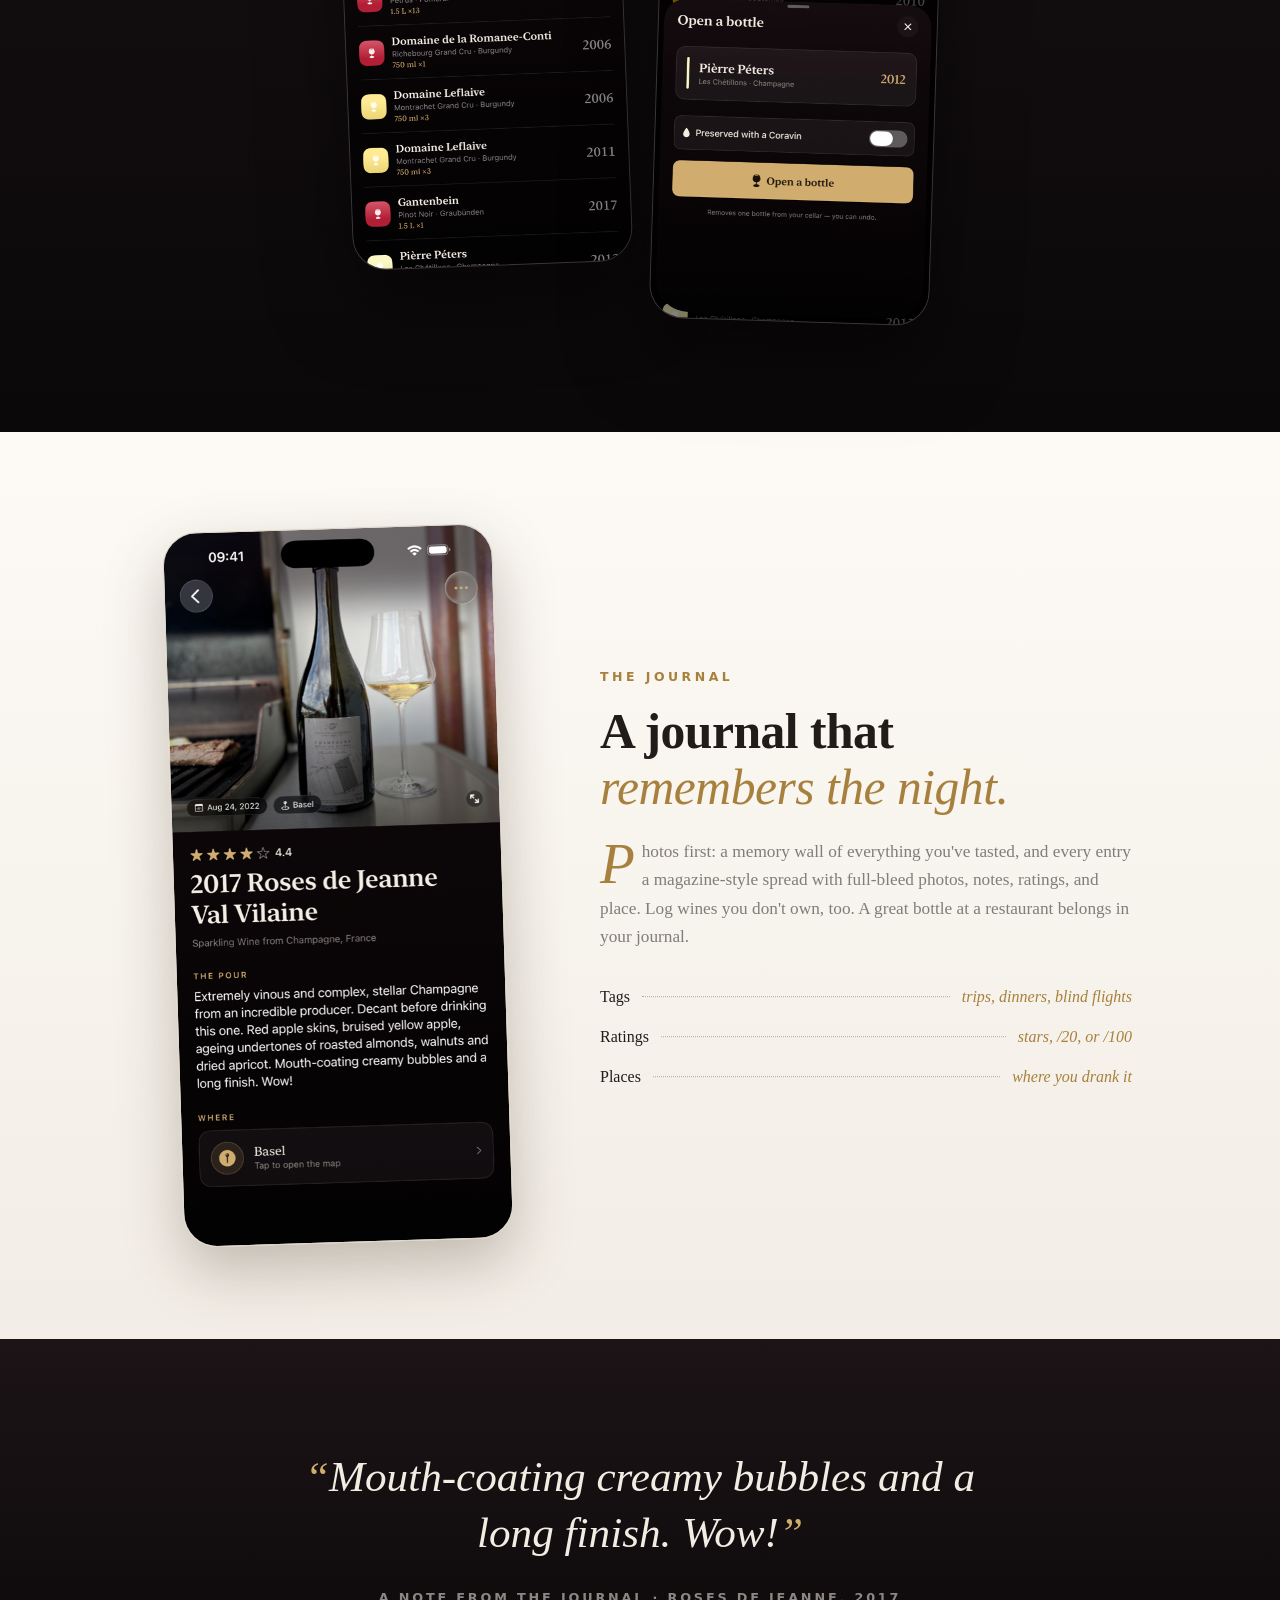
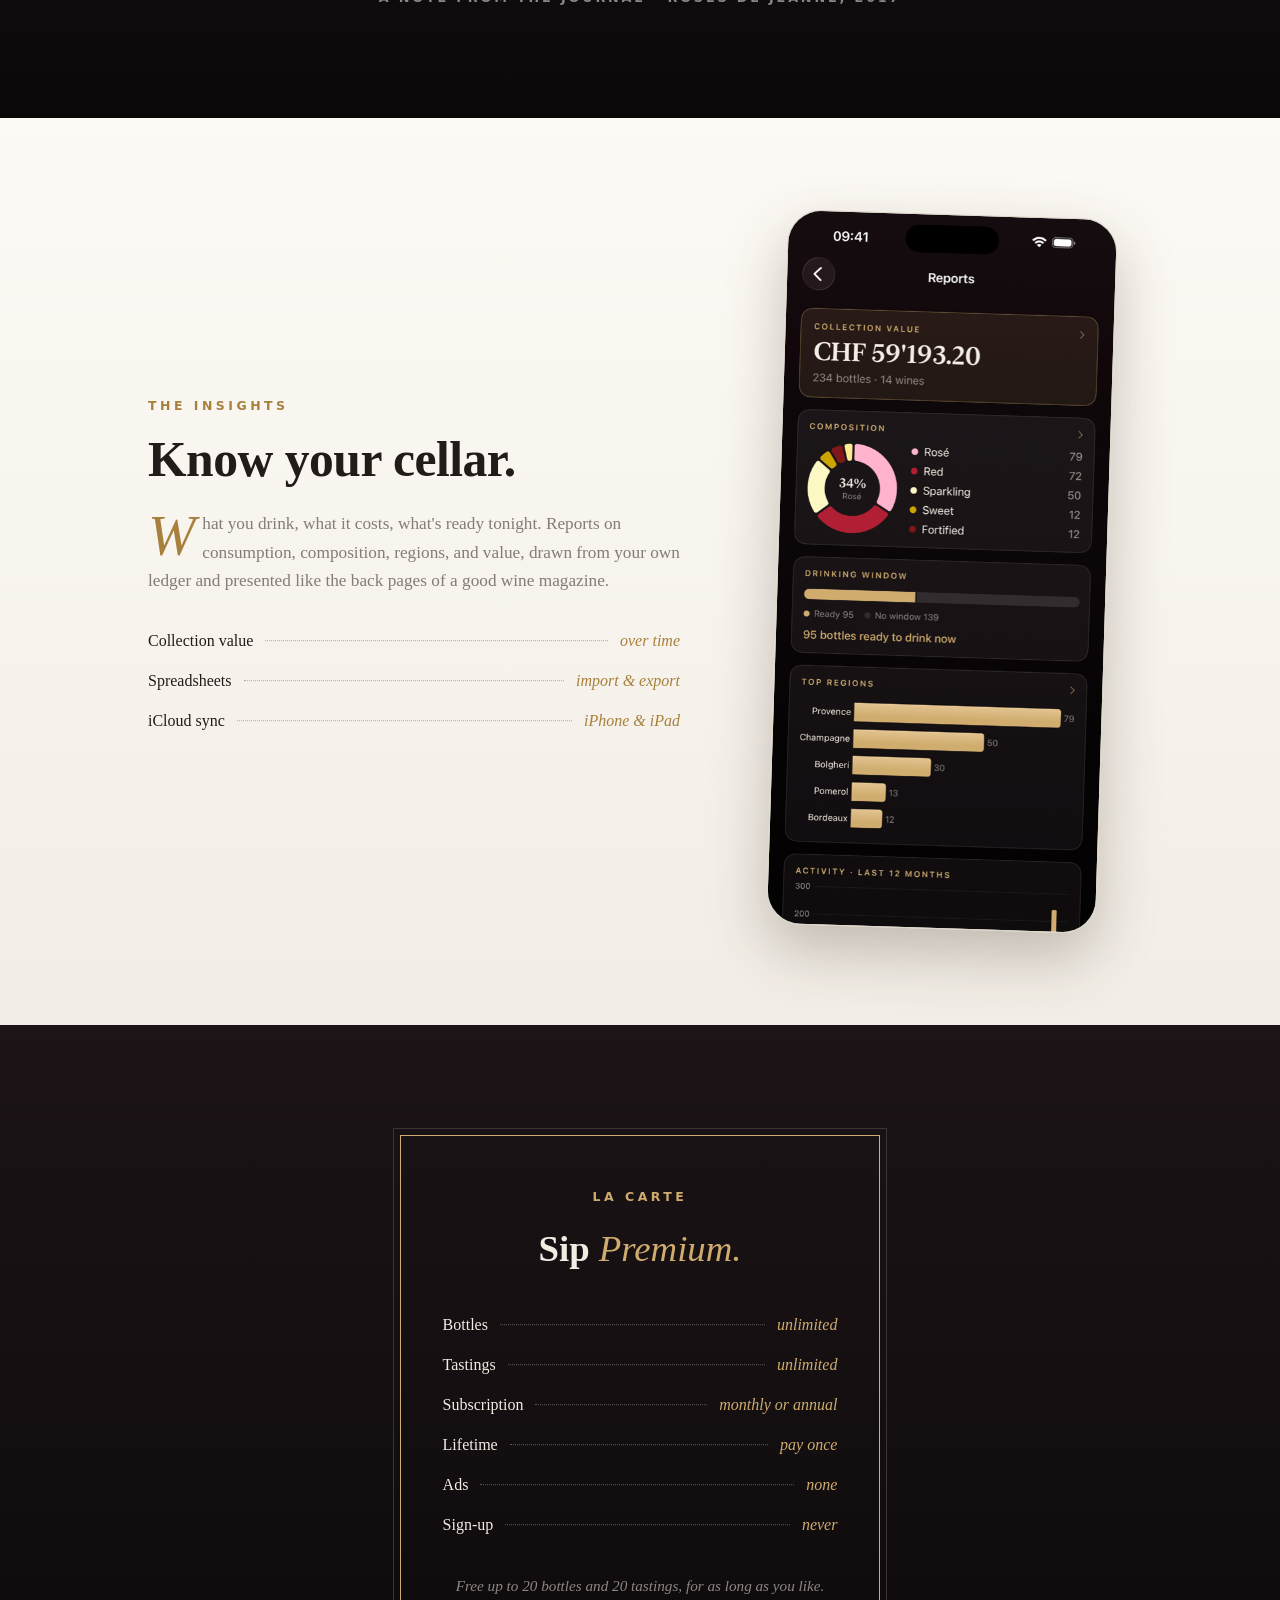
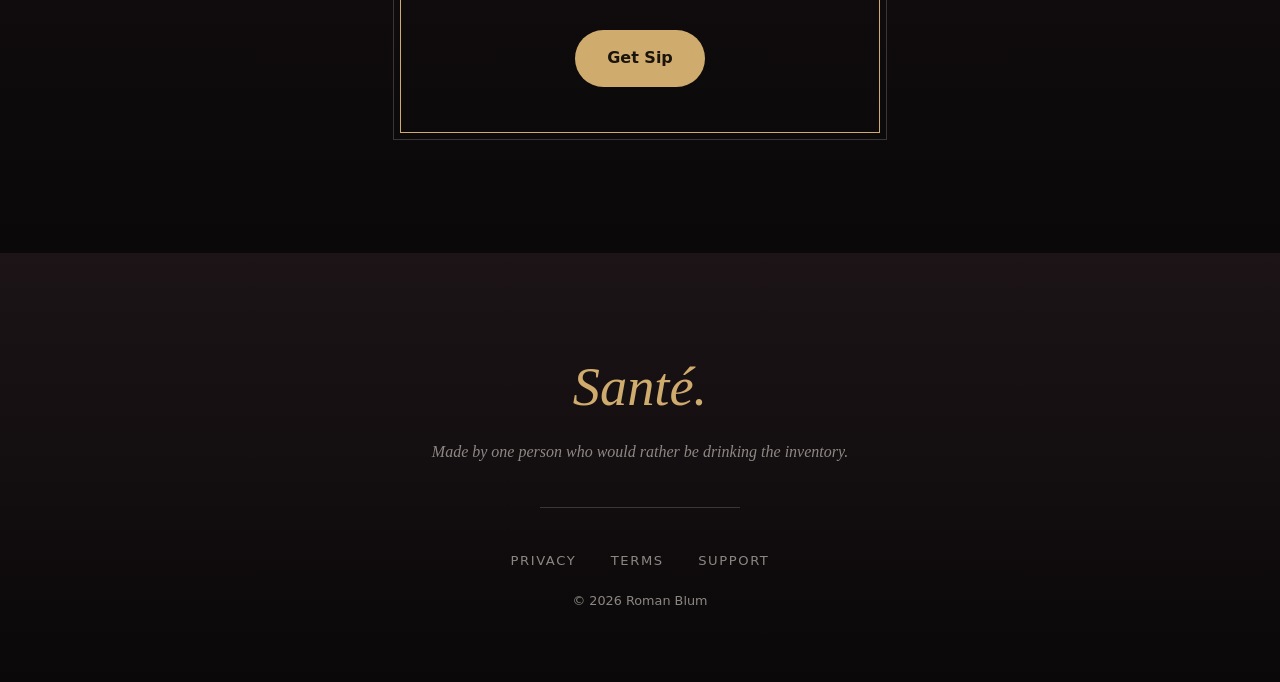
==== commit ae491fdf: "Redesign the landing page as a wine magazine Replaces the generic template shapes with an editorial " ====
--- a/index.html
+++ b/index.html
@@ -13,148 +13,195 @@
   <link rel="icon" href="images/app-icon.png">
   <link rel="apple-touch-icon" href="images/apple-touch-icon.png">
   <link rel="stylesheet" href="css/style.css">
+</head>
+<body>
+
+  <!-- Spread one: masthead + hero, charcoal -->
+  <section class="s-dark">
+    <header class="masthead">
+      <div class="container">
+        <div class="rule"></div>
+        <div class="plate">
+          <span class="issue">Cellar &amp; Tasting Journal</span>
+          <a class="name" href="#">Sip<span class="dot">.</span></a>
+          <a class="get" href="https://apps.apple.com/app/id6444360091">Get the app</a>
+        </div>
+        <div class="rule"></div>
+      </div>
+    </header>
+
+    <div class="hero">
+      <div class="container">
+        <p class="kicker">For people who would rather drink wine than maintain a spreadsheet</p>
+        <h1>Your cellar,<br><em>beautifully</em> kept.</h1>
+        <p class="lede">Track every bottle. Remember every glass.</p>
+        <a class="store-button" href="https://apps.apple.com/app/id6444360091">Download on the App&nbsp;Store</a>
+        <p class="free-note">Free up to 20 bottles and 20 tastings &middot; iPhone &amp; iPad</p>
+        <div class="device">
+          <img class="shot" src="images/screens/home-dark.png" alt="The Sip home screen: your cellar, journal, and insights on one canvas." width="1100" height="2390">
+        </div>
+      </div>
+    </div>
+  </section>
+
+  <!-- Spread two: numbers + the cellar, cream -->
+  <section class="s-cream">
+    <div class="numbers">
+      <div class="container">
+        <div class="grid reveal">
+          <div>
+            <div class="figure"><em>2</em> taps</div>
+            <div class="label">to open a bottle</div>
+          </div>
+          <div>
+            <div class="figure"><em>1,600</em>+</div>
+            <div class="label">grape varieties</div>
+          </div>
+          <div>
+            <div class="figure"><em>0</em></div>
+            <div class="label">ads, feeds, sign-ups</div>
+          </div>
+        </div>
+      </div>
+    </div>
+
+    <div class="chapter reveal">
+      <div class="container">
+        <div class="chapter__copy">
+          <p class="kicker">The Cellar</p>
+          <h2>Every bottle,<br>every format.</h2>
+          <p class="lead">Sip keeps the ledger so you don't have to: what you bought, where, for how much, and which bottles are still resting downstairs. Your stock by size, with store and price, at a glance.</p>
+          <div class="carte">
+            <div class="carte-row"><span>Multiple cellars</span><span class="dots"></span><span class="value">name &amp; symbol</span></div>
+            <div class="carte-row"><span>Drinking windows</span><span class="dots"></span><span class="value">what's ready tonight</span></div>
+            <div class="carte-row"><span>Opened &amp; preserved</span><span class="dots"></span><span class="value">Coravin-friendly</span></div>
+            <div class="carte-row"><span>Deliveries &amp; history</span><span class="dots"></span><span class="value">every movement</span></div>
+          </div>
+        </div>
+        <div class="chapter__media">
+          <div class="device tilt-r">
+            <img class="shot" src="images/screens/wine-detail.png" alt="A wine page in Sip showing stock by format, prices, and activity." width="1100" height="2390" loading="lazy">
+          </div>
+        </div>
+      </div>
+    </div>
+  </section>
+
+  <!-- Spread three: open a bottle, charcoal -->
+  <section class="s-dark">
+    <div class="duo-band reveal">
+      <div class="container">
+        <h2>Open a bottle in <em>two taps.</em></h2>
+        <p class="band-sub">The inventory updates. The journal remembers.</p>
+        <div class="duo">
+          <div class="device">
+            <img class="shot" src="images/screens/open-list.png" alt="The open-a-bottle list in Sip." width="1100" height="2390" loading="lazy">
+          </div>
+          <div class="device">
+            <img class="shot" src="images/screens/remove-sheet.png" alt="Opening a bottle in Sip, with an optional Coravin preserve." width="1100" height="2390" loading="lazy">
+          </div>
+        </div>
+      </div>
+    </div>
+  </section>
+
+  <!-- Spread four: the journal, cream -->
+  <section class="s-cream">
+    <div class="chapter media-left reveal">
+      <div class="container">
+        <div class="chapter__copy">
+          <p class="kicker">The Journal</p>
+          <h2>A journal that<br><em>remembers the night.</em></h2>
+          <p class="lead">Photos first: a memory wall of everything you've tasted, and every entry a magazine-style spread with full-bleed photos, notes, ratings, and place. Log wines you don't own, too. A great bottle at a restaurant belongs in your journal.</p>
+          <div class="carte">
+            <div class="carte-row"><span>Tags</span><span class="dots"></span><span class="value">trips, dinners, blind flights</span></div>
+            <div class="carte-row"><span>Ratings</span><span class="dots"></span><span class="value">stars, /20, or /100</span></div>
+            <div class="carte-row"><span>Places</span><span class="dots"></span><span class="value">where you drank it</span></div>
+          </div>
+        </div>
+        <div class="chapter__media">
+          <div class="device tilt-l">
+            <img class="shot" src="images/screens/tasting-detail.png" alt="A tasting in Sip, presented like a magazine spread with a full-bleed photo." width="1100" height="2390" loading="lazy">
+          </div>
+        </div>
+      </div>
+    </div>
+  </section>
+
+  <!-- Pull quote, charcoal -->
+  <section class="s-dark">
+    <div class="pull reveal">
+      <div class="container">
+        <blockquote>
+          <span class="q">&ldquo;</span>Mouth-coating creamy bubbles and a long finish. Wow!<span class="q">&rdquo;</span>
+        </blockquote>
+        <cite>A note from the journal &middot; Roses de Jeanne, 2017</cite>
+      </div>
+    </div>
+  </section>
+
+  <!-- Spread five: insights, cream -->
+  <section class="s-cream">
+    <div class="chapter reveal">
+      <div class="container">
+        <div class="chapter__copy">
+          <p class="kicker">The Insights</p>
+          <h2>Know your cellar.</h2>
+          <p class="lead">What you drink, what it costs, what's ready tonight. Reports on consumption, composition, regions, and value, drawn from your own ledger and presented like the back pages of a good wine magazine.</p>
+          <div class="carte">
+            <div class="carte-row"><span>Collection value</span><span class="dots"></span><span class="value">over time</span></div>
+            <div class="carte-row"><span>Spreadsheets</span><span class="dots"></span><span class="value">import &amp; export</span></div>
+            <div class="carte-row"><span>iCloud sync</span><span class="dots"></span><span class="value">iPhone &amp; iPad</span></div>
+          </div>
+        </div>
+        <div class="chapter__media">
+          <div class="device tilt-r">
+            <img class="shot" src="images/screens/insights.png" alt="The Sip reports dashboard: collection value, composition, and drinking windows." width="1100" height="2390" loading="lazy">
+          </div>
+        </div>
+      </div>
+    </div>
+  </section>
+
+  <!-- La carte: premium, charcoal -->
+  <section class="s-dark" id="premium">
+    <div class="premium reveal">
+      <div class="container">
+        <div class="menu-card">
+          <p class="kicker">La Carte</p>
+          <h2>Sip <em>Premium.</em></h2>
+          <div class="carte">
+            <div class="carte-row"><span>Bottles</span><span class="dots"></span><span class="value">unlimited</span></div>
+            <div class="carte-row"><span>Tastings</span><span class="dots"></span><span class="value">unlimited</span></div>
+            <div class="carte-row"><span>Subscription</span><span class="dots"></span><span class="value">monthly or annual</span></div>
+            <div class="carte-row"><span>Lifetime</span><span class="dots"></span><span class="value">pay once</span></div>
+            <div class="carte-row"><span>Ads</span><span class="dots"></span><span class="value">none</span></div>
+            <div class="carte-row"><span>Sign-up</span><span class="dots"></span><span class="value">never</span></div>
+          </div>
+          <p class="price-note">Free up to 20 bottles and 20 tastings, for as long as you like.</p>
+          <a class="store-button" href="https://apps.apple.com/app/id6444360091">Get Sip</a>
+        </div>
+      </div>
+    </div>
+  </section>
+
+  <!-- Colophon -->
+  <footer class="s-dark colophon">
+    <div class="container">
+      <div class="sante">Santé.</div>
+      <p class="sig">Made by one person who would rather be drinking the inventory.</p>
+      <div class="rule"></div>
+      <div class="links">
+        <a href="privacy.html">Privacy</a>
+        <a href="terms.html">Terms</a>
+        <a href="mailto:sip.app@icloud.com">Support</a>
+      </div>
+      <p class="copyright">&copy; 2026 Roman Blum</p>
+    </div>
+  </footer>
+
   <script>
     (function () {
-      var t = localStorage.getItem('sip-theme');
-      if (!t) t = window.matchMedia('(prefers-color-scheme: light)').matches ? 'light' : 'dark';
-      if (t === 'light') document.documentElement.classList.add('light');
-    })();
-  </script>
-</head>
-<body>
-
-  <header class="header">
-    <div class="container">
-      <a href="#" class="wordmark">
-        <img src="images/app-icon.png" alt="" width="32" height="32">
-        Sip
-      </a>
-      <nav>
-        <a href="#features">Features</a>
-        <a href="#premium">Premium</a>
-        <a href="mailto:sip.app@icloud.com">Support</a>
-        <button class="theme-toggle" aria-label="Toggle appearance">
-          <svg class="sun" viewBox="0 0 24 24" fill="none" stroke="currentColor" stroke-width="1.5" stroke-linecap="round"><circle cx="12" cy="12" r="5"/><line x1="12" y1="1" x2="12" y2="3"/><line x1="12" y1="21" x2="12" y2="23"/><line x1="4.2" y1="4.2" x2="5.6" y2="5.6"/><line x1="18.4" y1="18.4" x2="19.8" y2="19.8"/><line x1="1" y1="12" x2="3" y2="12"/><line x1="21" y1="12" x2="23" y2="12"/><line x1="4.2" y1="19.8" x2="5.6" y2="18.4"/><line x1="18.4" y1="5.6" x2="19.8" y2="4.2"/></svg>
-          <svg class="moon" viewBox="0 0 24 24" fill="none" stroke="currentColor" stroke-width="1.5" stroke-linecap="round" stroke-linejoin="round"><path d="M21 12.79A9 9 0 1 1 11.21 3 7 7 0 0 0 21 12.79z"/></svg>
-        </button>
-      </nav>
-    </div>
-  </header>
-
-  <section class="hero">
-    <div class="container">
-      <img class="app-icon" src="images/app-icon.png" alt="Sip app icon" width="108" height="108">
-      <h1>Your cellar,<br><em>beautifully</em> kept.</h1>
-      <p class="lede">Sip is the wine cellar and tasting journal for people who would rather drink wine than maintain a spreadsheet.</p>
-      <a class="store-button" href="https://apps.apple.com/app/id6444360091">Download on the App&nbsp;Store</a>
-      <p class="free-note">Free up to 20 bottles and 20 tastings. iPhone and iPad.</p>
-      <div class="hero-shot reveal">
-        <img class="shot" src="images/screens/home-dark.png" alt="The Sip home screen: your cellar, journal, and insights on one canvas." width="1100" height="2390" loading="eager">
-      </div>
-    </div>
-  </section>
-
-  <section class="features" id="features">
-    <div class="container">
-
-      <div class="feature reveal">
-        <div class="feature__copy">
-          <p class="eyebrow">The Cellar</p>
-          <h2>Every bottle, every format.</h2>
-          <p>Your stock by size, with store and price, at a glance. Sip keeps the ledger so you always know what you own and where it is.</p>
-          <ul>
-            <li>Multiple cellars, each with its own name and symbol</li>
-            <li>Drinking windows show what's ready tonight</li>
-            <li>Track opened bottles preserved with a Coravin</li>
-            <li>Purchases, deliveries, and consumption history</li>
-          </ul>
-        </div>
-        <div class="feature__media">
-          <img class="shot" src="images/screens/wine-detail.png" alt="A wine page in Sip showing stock by format, prices, and activity." width="1100" height="2390" loading="lazy">
-        </div>
-      </div>
-
-      <div class="feature reveal">
-        <div class="feature__copy">
-          <p class="eyebrow">The Journal</p>
-          <h2>A journal that remembers the night.</h2>
-          <p>Photos first: a memory wall of everything you've tasted. Every tasting becomes a magazine-style spread with full-bleed photos, notes, ratings, and place.</p>
-          <ul>
-            <li>Organize tastings with tags: trips, dinners, blind flights</li>
-            <li>Rate in stars, 20 points, or 100 points</li>
-            <li>Log wines you don't own, too</li>
-          </ul>
-        </div>
-        <div class="feature__media">
-          <img class="shot" src="images/screens/tasting-detail.png" alt="A tasting in Sip, presented like a magazine spread with a full-bleed photo." width="1100" height="2390" loading="lazy">
-        </div>
-      </div>
-
-      <div class="feature reveal">
-        <div class="feature__copy">
-          <p class="eyebrow">The Insights</p>
-          <h2>Know your cellar.</h2>
-          <p>What you drink, what it costs, what's ready tonight. Reports on consumption, composition, regions, and value, drawn from your own ledger.</p>
-          <ul>
-            <li>Collection value and activity over time</li>
-            <li>Over 1,600 grape varieties to explore</li>
-            <li>Import and export as spreadsheets</li>
-            <li>Automatic iCloud sync between iPhone and iPad</li>
-          </ul>
-        </div>
-        <div class="feature__media">
-          <img class="shot" src="images/screens/insights.png" alt="The Sip reports dashboard: collection value, composition, and drinking windows." width="1100" height="2390" loading="lazy">
-        </div>
-      </div>
-
-    </div>
-  </section>
-
-  <section class="band reveal">
-    <div class="container">
-      <h2>Open a bottle in two taps.</h2>
-      <p class="band-sub">The inventory updates. The journal remembers.</p>
-      <div class="duo">
-        <img class="shot" src="images/screens/open-list.png" alt="The open-a-bottle list in Sip." width="1100" height="2390" loading="lazy">
-        <img class="shot" src="images/screens/remove-sheet.png" alt="Opening a bottle in Sip, with an optional Coravin preserve." width="1100" height="2390" loading="lazy">
-      </div>
-    </div>
-  </section>
-
-  <section class="premium reveal" id="premium">
-    <div class="container">
-      <h2>Sip <em>Premium.</em></h2>
-      <div class="chips">
-        <span class="chip"><strong>Unlimited</strong> bottles</span>
-        <span class="chip"><strong>Unlimited</strong> tastings</span>
-        <span class="chip">Pay once: <strong>Lifetime</strong></span>
-        <span class="chip">No sign-up</span>
-        <span class="chip">No ads</span>
-        <span class="chip">iCloud sync</span>
-      </div>
-      <p class="price-note">Free up to 20 bottles and 20 tastings. Go unlimited with a subscription, or pay once with Sip Premium Lifetime.</p>
-      <a class="store-button" href="https://apps.apple.com/app/id6444360091">Get Sip</a>
-    </div>
-  </section>
-
-  <footer class="footer">
-    <div class="container">
-      <div class="footer-links">
-        <a href="privacy.html">Privacy</a> &middot;
-        <a href="terms.html">Terms</a> &middot;
-        <a href="mailto:sip.app@icloud.com">Support</a>
-      </div>
-      &copy; 2026 Roman Blum
-    </div>
-  </footer>
-
-  <script>
-    (function () {
-      document.querySelector('.theme-toggle').addEventListener('click', function () {
-        var light = document.documentElement.classList.toggle('light');
-        localStorage.setItem('sip-theme', light ? 'light' : 'dark');
-      });
-
       var observer = new IntersectionObserver(function (entries) {
         entries.forEach(function (entry) {
           if (entry.isIntersecting) {
@@ -162,7 +209,7 @@
             observer.unobserve(entry.target);
           }
         });
-      }, { threshold: 0.12 });
+      }, { threshold: 0.1 });
       document.querySelectorAll('.reveal').forEach(function (el) { observer.observe(el); });
     })();
   </script>
--- a/css/style.css
+++ b/css/style.css
@@ -1,253 +1,325 @@
-/* Sip landing page. Editorial palette mirrors the app's design system
-   (Core/UI/DesignSystem/Theme.swift): charcoal cellar-at-night by default,
-   warm cream paper in light mode. System serif so iPhones render New York,
-   the same face as the app. */
+/* Sip landing page. Set like a wine magazine, not a SaaS template: a masthead,
+   drop caps, dot-leader "wine list" rows, tilted devices, and fixed alternating
+   charcoal/cream spreads (the page is "printed", it has no theme toggle).
+   Palette mirrors the app's design system (Core/UI/DesignSystem/Theme.swift).
+   System serif so Apple devices render New York, the same face as the app. */
 
 :root {
-  --ground-top: #1C1417;
-  --ground-bottom: #0A0809;
-  --ink: #F2EDE3;
-  --faint: rgba(242, 237, 227, 0.55);
-  --gold: #CFAB6E;
+  --dark-top: #1C1417;
+  --dark-bottom: #0A0809;
+  --dark-ink: #F2EDE3;
+  --dark-faint: rgba(242, 237, 227, 0.55);
+  --dark-gold: #CFAB6E;
+  --dark-hairline: #3D3438;
+
+  --cream-top: #FDFAF5;
+  --cream-bottom: #F2EDE6;
+  --cream-ink: #211C1A;
+  --cream-faint: rgba(33, 28, 26, 0.55);
+  --cream-gold: #A8803D;
+  --cream-hairline: #DDD5C8;
+
+  --serif: ui-serif, "New York", Georgia, serif;
+  --sans: -apple-system, BlinkMacSystemFont, system-ui, sans-serif;
+}
+
+* { box-sizing: border-box; margin: 0; padding: 0; }
+
+html { scroll-behavior: smooth; }
+
+body {
+  background: var(--dark-bottom);
+  color: var(--dark-ink);
+  font-family: var(--serif);
+  line-height: 1.65;
+  -webkit-font-smoothing: antialiased;
+}
+
+.container { max-width: 1040px; margin: 0 auto; padding: 0 28px; }
+
+a { color: inherit; }
+
+img { display: block; }
+
+/* Spreads: each section is either charcoal or cream, like facing pages. */
+
+.s-dark {
+  background: linear-gradient(var(--dark-top), var(--dark-bottom));
+  color: var(--dark-ink);
+  --ink: var(--dark-ink); --faint: var(--dark-faint);
+  --gold: var(--dark-gold); --hairline: var(--dark-hairline);
   --on-gold: #1a140c;
-  --card: #221B1E;
-  --hairline: #3D3438;
-  --shadow: rgba(0, 0, 0, 0.55);
-}
-
-html.light {
-  --ground-top: #FDFAF5;
-  --ground-bottom: #F2EDE6;
-  --ink: #211C1A;
-  --faint: rgba(33, 28, 26, 0.55);
-  --gold: #A8803D;
+}
+
+.s-cream {
+  background: linear-gradient(var(--cream-top), var(--cream-bottom));
+  color: var(--cream-ink);
+  --ink: var(--cream-ink); --faint: var(--cream-faint);
+  --gold: var(--cream-gold); --hairline: var(--cream-hairline);
   --on-gold: #FDFAF5;
-  --card: #FFFFFF;
-  --hairline: #DDD5C8;
-  --shadow: rgba(60, 45, 30, 0.18);
-}
-
-* { box-sizing: border-box; margin: 0; padding: 0; }
-
-html { scroll-behavior: smooth; }
-
-body {
-  /* No `fixed`: it doesn't paint past the first viewport in some renderers
-     and iOS Safari ignores it. The gradient spans the document instead. */
-  background-color: var(--ground-bottom);
-  background-image: linear-gradient(var(--ground-top), var(--ground-bottom));
-  color: var(--ink);
-  font-family: ui-serif, "New York", Georgia, serif;
-  -webkit-font-smoothing: antialiased;
-  line-height: 1.6;
-}
-
-.container { max-width: 1080px; margin: 0 auto; padding: 0 24px; }
-
-a { color: var(--gold); text-decoration: none; }
-
-/* ---------- Header ---------- */
-
-.header {
-  position: sticky; top: 0; z-index: 100;
-  backdrop-filter: blur(14px);
-  -webkit-backdrop-filter: blur(14px);
-  background: color-mix(in srgb, var(--ground-top) 80%, transparent);
-  border-bottom: 1px solid var(--hairline);
-}
-
-.header .container {
-  display: flex; align-items: center; justify-content: space-between;
-  height: 64px;
-}
-
-.wordmark {
-  display: flex; align-items: center; gap: 12px;
-  color: var(--ink); font-weight: 600; font-size: 1.05rem;
-  letter-spacing: 0.35em; text-transform: uppercase;
-}
-
-.wordmark img { width: 32px; height: 32px; border-radius: 8px; }
-
-.header nav { display: flex; align-items: center; gap: 26px; }
-
-.header nav a {
-  color: var(--faint); font-size: 0.95rem;
-  font-family: -apple-system, BlinkMacSystemFont, system-ui, sans-serif;
-}
-
-.header nav a:hover { color: var(--gold); }
-
-.theme-toggle {
-  background: none; border: 1px solid var(--hairline); border-radius: 999px;
-  width: 34px; height: 34px; cursor: pointer; color: var(--faint);
-  display: inline-flex; align-items: center; justify-content: center;
-}
-
-.theme-toggle svg { width: 16px; height: 16px; }
-.theme-toggle .sun { display: none; }
-html.light .theme-toggle .sun { display: block; }
-html.light .theme-toggle .moon { display: none; }
+}
+
+/* ---------- Masthead ---------- */
+
+.masthead { padding: 34px 0 0; }
+
+.masthead .rule { border-top: 1px solid var(--hairline); }
+
+.masthead .plate {
+  display: flex; align-items: baseline; justify-content: space-between;
+  padding: 14px 0;
+}
+
+.masthead .name {
+  font-size: 1.5rem; font-weight: 700;
+  letter-spacing: 0.5em; text-transform: uppercase;
+  text-decoration: none;
+}
+
+.masthead .name .dot { color: var(--gold); }
+
+.masthead .issue,
+.masthead .get {
+  font-family: var(--sans); font-size: 0.78rem;
+  letter-spacing: 0.18em; text-transform: uppercase;
+  color: var(--faint); text-decoration: none;
+}
+
+.masthead .get { color: var(--gold); }
 
 /* ---------- Hero ---------- */
 
-.hero { text-align: center; padding: 88px 0 40px; }
-
-.hero .app-icon {
-  width: 108px; height: 108px; border-radius: 24px;
+.hero { text-align: center; padding: 72px 0 0; overflow: visible; }
+
+.kicker {
+  font-family: var(--sans); font-size: 0.78rem; font-weight: 600;
+  letter-spacing: 0.28em; text-transform: uppercase;
+  color: var(--gold);
+}
+
+.hero h1 {
+  font-size: clamp(3rem, 9vw, 5.6rem);
+  font-weight: 600; line-height: 1.06; letter-spacing: -0.015em;
+  margin: 1.6rem 0 0;
+}
+
+.hero h1 em { font-style: italic; color: var(--gold); font-weight: 500; }
+
+.hero .lede {
+  color: var(--faint); font-size: 1.25rem; font-style: italic;
+  max-width: 30rem; margin: 1.6rem auto 2.6rem;
+}
+
+.store-button {
+  display: inline-block; text-decoration: none;
+  background: var(--gold); color: var(--on-gold);
+  font-family: var(--sans); font-weight: 600; font-size: 1rem;
+  padding: 0.95rem 2rem; border-radius: 999px;
+}
+
+.store-button:hover { filter: brightness(1.07); }
+
+.free-note {
+  font-family: var(--sans); font-size: 0.85rem;
+  color: var(--faint); margin-top: 1.1rem;
+}
+
+/* The hero phone leans into the next spread. */
+.hero .device {
+  width: min(360px, 78vw); margin: 64px auto -150px;
+  position: relative; z-index: 5;
+  transform: rotate(-2deg);
+}
+
+.shot {
+  width: 100%; height: auto;
+  border-radius: 34px;
   border: 1px solid var(--hairline);
-  box-shadow: 0 12px 40px var(--shadow);
-  margin-bottom: 2rem;
-}
-
-.hero h1 {
-  font-size: clamp(2.6rem, 7vw, 4.4rem);
+  box-shadow: 0 30px 80px rgba(0, 0, 0, 0.5);
+}
+
+.s-cream .shot { box-shadow: 0 24px 60px rgba(60, 45, 30, 0.28); }
+
+/* ---------- Numbers strip ---------- */
+
+.numbers { padding: 230px 0 70px; }
+
+.numbers .grid {
+  display: grid; grid-template-columns: repeat(3, 1fr);
+  gap: 32px; text-align: center;
+}
+
+.numbers .figure {
+  font-size: clamp(2.6rem, 6vw, 4rem);
+  font-weight: 600; line-height: 1; letter-spacing: -0.01em;
+}
+
+.numbers .figure em { color: var(--gold); font-style: normal; }
+
+.numbers .label {
+  font-family: var(--sans); font-size: 0.78rem; font-weight: 600;
+  letter-spacing: 0.22em; text-transform: uppercase;
+  color: var(--faint); margin-top: 0.9rem;
+}
+
+/* ---------- Chapters ---------- */
+
+.chapter { padding: 96px 0; }
+
+.chapter .container {
+  display: grid; grid-template-columns: 7fr 5fr;
+  gap: 72px; align-items: center;
+}
+
+.chapter.media-left .container { grid-template-columns: 5fr 7fr; }
+.chapter.media-left .chapter__media { order: -1; }
+
+.chapter h2 {
+  font-size: clamp(2.1rem, 5vw, 3.1rem);
   font-weight: 600; line-height: 1.12; letter-spacing: -0.01em;
-}
-
-.hero h1 em { font-style: italic; color: var(--gold); }
-
-.hero .lede {
-  color: var(--faint); font-size: 1.2rem; max-width: 34rem;
-  margin: 1.4rem auto 2.4rem;
-}
-
-.store-button {
-  display: inline-block;
-  background: var(--gold); color: var(--on-gold);
-  font-family: -apple-system, BlinkMacSystemFont, system-ui, sans-serif;
-  font-weight: 600; font-size: 1.05rem;
-  padding: 0.9rem 1.8rem; border-radius: 999px;
-}
-
-.store-button:hover { filter: brightness(1.06); }
-
-.hero .free-note {
-  color: var(--faint); font-size: 0.9rem; margin-top: 1rem;
-  font-family: -apple-system, BlinkMacSystemFont, system-ui, sans-serif;
-}
-
-.hero-shot { margin-top: 56px; }
-
-/* ---------- Screenshots ---------- */
-
-.shot {
-  display: block; width: 100%; height: auto;
-  border-radius: 36px;
-  border: 1px solid var(--hairline);
-  box-shadow: 0 24px 70px var(--shadow);
-}
-
-.hero-shot .shot { max-width: 360px; margin: 0 auto; }
-
-/* ---------- Feature rows ---------- */
-
-.features { padding: 50px 0 10px; }
-
-.feature {
-  display: grid; grid-template-columns: 1fr 1fr;
-  gap: 64px; align-items: center;
-  padding: 64px 0;
-}
-
-.feature:nth-child(even) .feature__media { order: -1; }
-
-.feature__media .shot { max-width: 330px; margin: 0 auto; }
-
-.eyebrow {
-  color: var(--gold); font-size: 0.78rem; font-weight: 600;
+  margin: 1rem 0 1.4rem;
+}
+
+.chapter h2 em { font-style: italic; color: var(--gold); font-weight: 500; }
+
+.chapter .lead { color: var(--faint); font-size: 1.08rem; }
+
+.chapter .lead::first-letter {
+  float: left; font-size: 3.3em; line-height: 0.82;
+  padding: 0.06em 0.12em 0 0;
+  color: var(--gold); font-style: italic;
+}
+
+.chapter__media .device { width: min(330px, 80vw); margin: 0 auto; }
+.chapter__media .tilt-l { transform: rotate(-1.8deg); }
+.chapter__media .tilt-r { transform: rotate(1.8deg); }
+
+/* Dot-leader rows, like a wine list. */
+.carte { margin-top: 2rem; }
+
+.carte-row {
+  display: flex; align-items: baseline; gap: 12px;
+  font-size: 1rem; margin-bottom: 0.85rem;
+}
+
+.carte-row .dots {
+  flex: 1; min-width: 2rem;
+  border-bottom: 1px dotted var(--faint);
+  transform: translateY(-0.3em);
+  opacity: 0.6;
+}
+
+.carte-row .value {
+  color: var(--gold); font-style: italic; white-space: nowrap;
+}
+
+/* ---------- Pull quote ---------- */
+
+.pull { padding: 110px 0; text-align: center; }
+
+.pull blockquote {
+  font-size: clamp(1.7rem, 4.5vw, 2.7rem);
+  font-style: italic; font-weight: 500; line-height: 1.3;
+  max-width: 46rem; margin: 0 auto;
+}
+
+.pull blockquote .q { color: var(--gold); }
+
+.pull cite {
+  display: block; font-style: normal; margin-top: 1.6rem;
+  font-family: var(--sans); font-size: 0.8rem; font-weight: 600;
   letter-spacing: 0.22em; text-transform: uppercase;
-  font-family: -apple-system, BlinkMacSystemFont, system-ui, sans-serif;
-  margin-bottom: 0.9rem;
-}
-
-.feature h2 {
-  font-size: clamp(1.9rem, 4vw, 2.6rem);
-  font-weight: 600; line-height: 1.18; margin-bottom: 1rem;
-}
-
-.feature p { color: var(--faint); max-width: 30rem; }
-
-.feature ul {
-  list-style: none; margin-top: 1.4rem;
-  color: var(--faint); font-size: 0.98rem;
-}
-
-.feature li {
-  padding-left: 1.4rem; position: relative; margin-bottom: 0.55rem;
-}
-
-.feature li::before {
-  content: ""; position: absolute; left: 0; top: 0.62em;
-  width: 7px; height: 7px; border-radius: 50%;
-  background: var(--gold);
-}
-
-/* ---------- Duo band (open a bottle) ---------- */
-
-.band {
-  border-top: 1px solid var(--hairline);
-  border-bottom: 1px solid var(--hairline);
-  background: color-mix(in srgb, var(--card) 55%, transparent);
-  padding: 80px 0; text-align: center;
-}
-
-.band h2 { font-size: clamp(1.9rem, 4vw, 2.6rem); font-weight: 600; }
-
-.band .band-sub { color: var(--faint); margin: 0.8rem auto 3rem; max-width: 30rem; }
+  color: var(--faint);
+}
+
+/* ---------- Duo band ---------- */
+
+.duo-band { padding: 96px 0 110px; text-align: center; }
+
+.duo-band h2 {
+  font-size: clamp(2.1rem, 5vw, 3.1rem); font-weight: 600;
+  line-height: 1.12;
+}
+
+.duo-band .band-sub {
+  color: var(--faint); font-style: italic; font-size: 1.15rem;
+  margin: 0.9rem auto 3.4rem;
+}
 
 .duo {
   display: flex; justify-content: center; align-items: flex-start;
-  gap: 28px; flex-wrap: wrap;
-}
-
-.duo .shot { max-width: 280px; }
-
-.duo .shot:last-child { margin-top: 48px; }
-
-/* ---------- Premium ---------- */
-
-.premium { text-align: center; padding: 96px 0; }
-
-.premium h2 { font-size: clamp(2rem, 5vw, 3rem); font-weight: 600; }
-
-.premium h2 em { font-style: italic; color: var(--gold); }
-
-.chips {
-  display: flex; flex-wrap: wrap; justify-content: center;
-  gap: 12px; margin: 2.4rem auto; max-width: 38rem;
-}
-
-.chip {
-  border: 1px solid var(--hairline); border-radius: 999px;
-  background: color-mix(in srgb, var(--card) 70%, transparent);
-  padding: 0.6rem 1.2rem; font-size: 0.95rem; color: var(--ink);
-  font-family: -apple-system, BlinkMacSystemFont, system-ui, sans-serif;
-}
-
-.chip strong { color: var(--gold); font-weight: 600; }
-
-.premium .price-note { color: var(--faint); max-width: 30rem; margin: 0 auto 2.2rem; }
-
-/* ---------- Footer ---------- */
-
-.footer {
+  gap: 36px; flex-wrap: wrap;
+}
+
+.duo .device { width: min(280px, 70vw); }
+.duo .device:first-child { transform: rotate(-2.2deg); }
+.duo .device:last-child { transform: rotate(1.8deg); margin-top: 56px; }
+
+/* ---------- La carte (premium) ---------- */
+
+.premium { padding: 110px 0 120px; }
+
+.menu-card {
+  max-width: 30rem; margin: 0 auto; text-align: center;
+  border: 1px solid var(--gold);
+  outline: 1px solid var(--hairline); outline-offset: 6px;
+  padding: 3.2rem 2.6rem 2.8rem;
+}
+
+.menu-card .kicker { margin-bottom: 0.7rem; }
+
+.menu-card h2 {
+  font-size: 2.3rem; font-weight: 600; margin-bottom: 2rem;
+}
+
+.menu-card h2 em { font-style: italic; color: var(--gold); font-weight: 500; }
+
+.menu-card .carte { text-align: left; margin: 0 0 2.2rem; }
+
+.menu-card .price-note {
+  color: var(--faint); font-size: 0.95rem; font-style: italic;
+  margin-bottom: 2rem;
+}
+
+/* ---------- Colophon ---------- */
+
+.colophon { padding: 90px 0 70px; text-align: center; }
+
+.colophon .sante {
+  font-size: clamp(2.2rem, 6vw, 3.4rem);
+  font-style: italic; font-weight: 500; color: var(--gold);
+}
+
+.colophon .sig {
+  color: var(--faint); font-style: italic; margin-top: 0.4rem;
+}
+
+.colophon .rule {
   border-top: 1px solid var(--hairline);
-  padding: 44px 0 60px; text-align: center;
-  color: var(--faint); font-size: 0.9rem;
-  font-family: -apple-system, BlinkMacSystemFont, system-ui, sans-serif;
-}
-
-.footer a { color: var(--faint); }
-.footer a:hover { color: var(--gold); }
-.footer .footer-links { margin-bottom: 0.8rem; }
-.footer .footer-links a { margin: 0 0.7rem; }
-
-/* ---------- Reveal on scroll ---------- */
+  max-width: 200px; margin: 2.6rem auto;
+}
+
+.colophon .links {
+  font-family: var(--sans); font-size: 0.82rem;
+  letter-spacing: 0.12em; text-transform: uppercase;
+}
+
+.colophon .links a {
+  color: var(--faint); text-decoration: none; margin: 0 0.9rem;
+}
+
+.colophon .links a:hover { color: var(--gold); }
+
+.colophon .copyright {
+  font-family: var(--sans); font-size: 0.8rem;
+  color: var(--faint); margin-top: 1.2rem;
+}
+
+/* ---------- Reveal ---------- */
 
 .reveal {
-  opacity: 0; transform: translateY(22px);
-  transition: opacity 0.7s ease, transform 0.7s ease;
+  opacity: 0; transform: translateY(24px);
+  transition: opacity 0.8s ease, transform 0.8s ease;
 }
 
 .reveal.is-visible { opacity: 1; transform: none; }
@@ -258,11 +330,15 @@
 
 /* ---------- Responsive ---------- */
 
-@media (max-width: 760px) {
-  .header nav a:not(.store-link) { display: none; }
-  .feature { grid-template-columns: 1fr; gap: 40px; padding: 48px 0; text-align: center; }
-  .feature:nth-child(even) .feature__media { order: 0; }
-  .feature p, .feature ul { margin-left: auto; margin-right: auto; }
-  .feature li { text-align: left; }
-  .duo .shot:last-child { margin-top: 0; }
-}
+@media (max-width: 820px) {
+  .chapter .container,
+  .chapter.media-left .container { grid-template-columns: 1fr; gap: 48px; }
+  .chapter.media-left .chapter__media { order: 0; }
+  .chapter { text-align: center; }
+  .chapter .lead::first-letter { float: none; padding: 0; font-size: 1em; color: inherit; font-style: normal; }
+  .carte { max-width: 26rem; margin-left: auto; margin-right: auto; }
+  .numbers { padding-top: 200px; }
+  .numbers .grid { grid-template-columns: 1fr; gap: 40px; }
+  .duo .device:last-child { margin-top: 0; }
+  .masthead .issue { display: none; }
+}
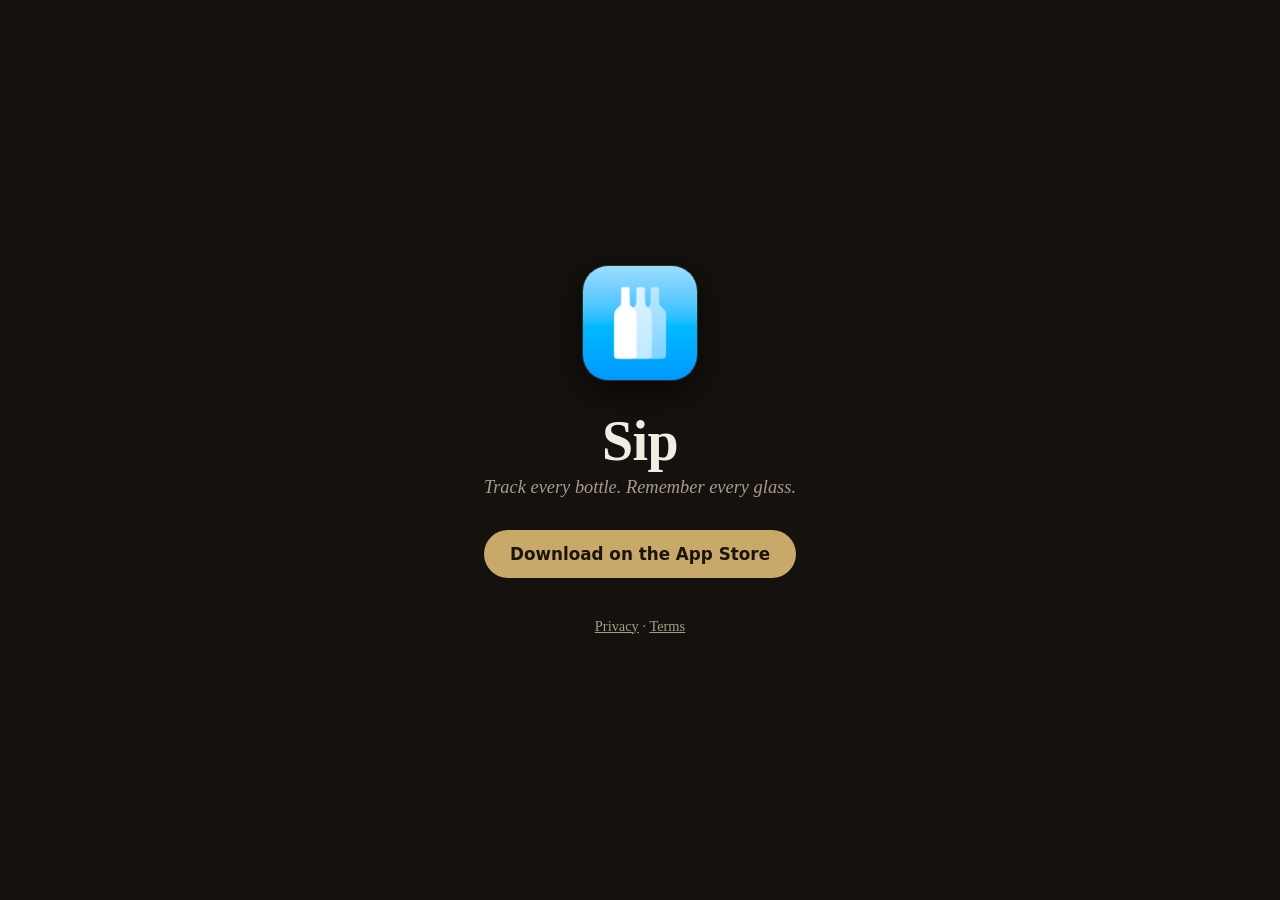
==== commit e567bbb3: "Back to a minimal landing page One screen: icon, tagline, App Store link, privacy and terms.  Co-Aut" ====
--- a/index.html
+++ b/index.html
@@ -3,215 +3,47 @@
 <head>
   <meta charset="utf-8">
   <meta name="viewport" content="width=device-width, initial-scale=1">
-  <title>Sip, your cellar, beautifully kept.</title>
-  <meta name="description" content="Sip is the wine cellar and tasting journal for iPhone and iPad. Track every bottle, open one in two taps, and keep the memory in a journal that reads like a magazine.">
-  <meta property="og:title" content="Sip, your cellar, beautifully kept.">
-  <meta property="og:description" content="The wine cellar and tasting journal for iPhone and iPad.">
-  <meta property="og:type" content="website">
-  <meta property="og:image" content="https://rmnblm.github.io/sip-landing-page/images/app-icon-1024.png">
+  <title>Sip — Wine Cellar &amp; Tasting Journal</title>
+  <meta name="description" content="Sip is a personal wine cellar and tasting journal for iPhone and iPad. Track every bottle. Remember every glass.">
   <meta name="apple-itunes-app" content="app-id=6444360091">
   <link rel="icon" href="images/app-icon.png">
   <link rel="apple-touch-icon" href="images/apple-touch-icon.png">
-  <link rel="stylesheet" href="css/style.css">
+  <style>
+    :root { --ground:#14110e; --ink:#f3ece1; --faint:#a99c87; --gold:#c8a96a; --hairline:#352c22; }
+    * { box-sizing: border-box; }
+    html, body { margin: 0; height: 100%; }
+    body {
+      background: var(--ground); color: var(--ink);
+      font-family: ui-serif, "New York", Georgia, serif;
+      display: flex; align-items: center; justify-content: center; text-align: center;
+      padding: 24px; -webkit-font-smoothing: antialiased;
+    }
+    main { max-width: 32rem; }
+    img.icon {
+      width: 116px; height: 116px; border-radius: 26px; margin: 0 0 1.5rem;
+      box-shadow: 0 10px 34px rgba(0,0,0,.55); border: 1px solid var(--hairline);
+    }
+    h1 { font-size: 3.5rem; font-weight: 600; margin: 0 0 .25rem; letter-spacing: -0.01em; }
+    p.tagline { color: var(--faint); font-size: 1.15rem; font-style: italic; margin: 0 0 2rem; }
+    a.button {
+      display: inline-block; text-decoration: none;
+      background: var(--gold); color: #1a140c; font-weight: 600;
+      padding: 0.85rem 1.6rem; border-radius: 999px; font-size: 1.05rem;
+      font-family: -apple-system, BlinkMacSystemFont, system-ui, sans-serif;
+    }
+    footer { margin-top: 2.5rem; color: var(--faint); font-size: 0.9rem; }
+    footer a { color: var(--faint); }
+  </style>
 </head>
 <body>
-
-  <!-- Spread one: masthead + hero, charcoal -->
-  <section class="s-dark">
-    <header class="masthead">
-      <div class="container">
-        <div class="rule"></div>
-        <div class="plate">
-          <span class="issue">Cellar &amp; Tasting Journal</span>
-          <a class="name" href="#">Sip<span class="dot">.</span></a>
-          <a class="get" href="https://apps.apple.com/app/id6444360091">Get the app</a>
-        </div>
-        <div class="rule"></div>
-      </div>
-    </header>
-
-    <div class="hero">
-      <div class="container">
-        <p class="kicker">For people who would rather drink wine than maintain a spreadsheet</p>
-        <h1>Your cellar,<br><em>beautifully</em> kept.</h1>
-        <p class="lede">Track every bottle. Remember every glass.</p>
-        <a class="store-button" href="https://apps.apple.com/app/id6444360091">Download on the App&nbsp;Store</a>
-        <p class="free-note">Free up to 20 bottles and 20 tastings &middot; iPhone &amp; iPad</p>
-        <div class="device">
-          <img class="shot" src="images/screens/home-dark.png" alt="The Sip home screen: your cellar, journal, and insights on one canvas." width="1100" height="2390">
-        </div>
-      </div>
-    </div>
-  </section>
-
-  <!-- Spread two: numbers + the cellar, cream -->
-  <section class="s-cream">
-    <div class="numbers">
-      <div class="container">
-        <div class="grid reveal">
-          <div>
-            <div class="figure"><em>2</em> taps</div>
-            <div class="label">to open a bottle</div>
-          </div>
-          <div>
-            <div class="figure"><em>1,600</em>+</div>
-            <div class="label">grape varieties</div>
-          </div>
-          <div>
-            <div class="figure"><em>0</em></div>
-            <div class="label">ads, feeds, sign-ups</div>
-          </div>
-        </div>
-      </div>
-    </div>
-
-    <div class="chapter reveal">
-      <div class="container">
-        <div class="chapter__copy">
-          <p class="kicker">The Cellar</p>
-          <h2>Every bottle,<br>every format.</h2>
-          <p class="lead">Sip keeps the ledger so you don't have to: what you bought, where, for how much, and which bottles are still resting downstairs. Your stock by size, with store and price, at a glance.</p>
-          <div class="carte">
-            <div class="carte-row"><span>Multiple cellars</span><span class="dots"></span><span class="value">name &amp; symbol</span></div>
-            <div class="carte-row"><span>Drinking windows</span><span class="dots"></span><span class="value">what's ready tonight</span></div>
-            <div class="carte-row"><span>Opened &amp; preserved</span><span class="dots"></span><span class="value">Coravin-friendly</span></div>
-            <div class="carte-row"><span>Deliveries &amp; history</span><span class="dots"></span><span class="value">every movement</span></div>
-          </div>
-        </div>
-        <div class="chapter__media">
-          <div class="device tilt-r">
-            <img class="shot" src="images/screens/wine-detail.png" alt="A wine page in Sip showing stock by format, prices, and activity." width="1100" height="2390" loading="lazy">
-          </div>
-        </div>
-      </div>
-    </div>
-  </section>
-
-  <!-- Spread three: open a bottle, charcoal -->
-  <section class="s-dark">
-    <div class="duo-band reveal">
-      <div class="container">
-        <h2>Open a bottle in <em>two taps.</em></h2>
-        <p class="band-sub">The inventory updates. The journal remembers.</p>
-        <div class="duo">
-          <div class="device">
-            <img class="shot" src="images/screens/open-list.png" alt="The open-a-bottle list in Sip." width="1100" height="2390" loading="lazy">
-          </div>
-          <div class="device">
-            <img class="shot" src="images/screens/remove-sheet.png" alt="Opening a bottle in Sip, with an optional Coravin preserve." width="1100" height="2390" loading="lazy">
-          </div>
-        </div>
-      </div>
-    </div>
-  </section>
-
-  <!-- Spread four: the journal, cream -->
-  <section class="s-cream">
-    <div class="chapter media-left reveal">
-      <div class="container">
-        <div class="chapter__copy">
-          <p class="kicker">The Journal</p>
-          <h2>A journal that<br><em>remembers the night.</em></h2>
-          <p class="lead">Photos first: a memory wall of everything you've tasted, and every entry a magazine-style spread with full-bleed photos, notes, ratings, and place. Log wines you don't own, too. A great bottle at a restaurant belongs in your journal.</p>
-          <div class="carte">
-            <div class="carte-row"><span>Tags</span><span class="dots"></span><span class="value">trips, dinners, blind flights</span></div>
-            <div class="carte-row"><span>Ratings</span><span class="dots"></span><span class="value">stars, /20, or /100</span></div>
-            <div class="carte-row"><span>Places</span><span class="dots"></span><span class="value">where you drank it</span></div>
-          </div>
-        </div>
-        <div class="chapter__media">
-          <div class="device tilt-l">
-            <img class="shot" src="images/screens/tasting-detail.png" alt="A tasting in Sip, presented like a magazine spread with a full-bleed photo." width="1100" height="2390" loading="lazy">
-          </div>
-        </div>
-      </div>
-    </div>
-  </section>
-
-  <!-- Pull quote, charcoal -->
-  <section class="s-dark">
-    <div class="pull reveal">
-      <div class="container">
-        <blockquote>
-          <span class="q">&ldquo;</span>Mouth-coating creamy bubbles and a long finish. Wow!<span class="q">&rdquo;</span>
-        </blockquote>
-        <cite>A note from the journal &middot; Roses de Jeanne, 2017</cite>
-      </div>
-    </div>
-  </section>
-
-  <!-- Spread five: insights, cream -->
-  <section class="s-cream">
-    <div class="chapter reveal">
-      <div class="container">
-        <div class="chapter__copy">
-          <p class="kicker">The Insights</p>
-          <h2>Know your cellar.</h2>
-          <p class="lead">What you drink, what it costs, what's ready tonight. Reports on consumption, composition, regions, and value, drawn from your own ledger and presented like the back pages of a good wine magazine.</p>
-          <div class="carte">
-            <div class="carte-row"><span>Collection value</span><span class="dots"></span><span class="value">over time</span></div>
-            <div class="carte-row"><span>Spreadsheets</span><span class="dots"></span><span class="value">import &amp; export</span></div>
-            <div class="carte-row"><span>iCloud sync</span><span class="dots"></span><span class="value">iPhone &amp; iPad</span></div>
-          </div>
-        </div>
-        <div class="chapter__media">
-          <div class="device tilt-r">
-            <img class="shot" src="images/screens/insights.png" alt="The Sip reports dashboard: collection value, composition, and drinking windows." width="1100" height="2390" loading="lazy">
-          </div>
-        </div>
-      </div>
-    </div>
-  </section>
-
-  <!-- La carte: premium, charcoal -->
-  <section class="s-dark" id="premium">
-    <div class="premium reveal">
-      <div class="container">
-        <div class="menu-card">
-          <p class="kicker">La Carte</p>
-          <h2>Sip <em>Premium.</em></h2>
-          <div class="carte">
-            <div class="carte-row"><span>Bottles</span><span class="dots"></span><span class="value">unlimited</span></div>
-            <div class="carte-row"><span>Tastings</span><span class="dots"></span><span class="value">unlimited</span></div>
-            <div class="carte-row"><span>Subscription</span><span class="dots"></span><span class="value">monthly or annual</span></div>
-            <div class="carte-row"><span>Lifetime</span><span class="dots"></span><span class="value">pay once</span></div>
-            <div class="carte-row"><span>Ads</span><span class="dots"></span><span class="value">none</span></div>
-            <div class="carte-row"><span>Sign-up</span><span class="dots"></span><span class="value">never</span></div>
-          </div>
-          <p class="price-note">Free up to 20 bottles and 20 tastings, for as long as you like.</p>
-          <a class="store-button" href="https://apps.apple.com/app/id6444360091">Get Sip</a>
-        </div>
-      </div>
-    </div>
-  </section>
-
-  <!-- Colophon -->
-  <footer class="s-dark colophon">
-    <div class="container">
-      <div class="sante">Santé.</div>
-      <p class="sig">Made by one person who would rather be drinking the inventory.</p>
-      <div class="rule"></div>
-      <div class="links">
-        <a href="privacy.html">Privacy</a>
-        <a href="terms.html">Terms</a>
-        <a href="mailto:sip.app@icloud.com">Support</a>
-      </div>
-      <p class="copyright">&copy; 2026 Roman Blum</p>
-    </div>
-  </footer>
-
-  <script>
-    (function () {
-      var observer = new IntersectionObserver(function (entries) {
-        entries.forEach(function (entry) {
-          if (entry.isIntersecting) {
-            entry.target.classList.add('is-visible');
-            observer.unobserve(entry.target);
-          }
-        });
-      }, { threshold: 0.1 });
-      document.querySelectorAll('.reveal').forEach(function (el) { observer.observe(el); });
-    })();
-  </script>
+  <main>
+    <img class="icon" src="images/app-icon.png" alt="Sip app icon" width="116" height="116">
+    <h1>Sip</h1>
+    <p class="tagline">Track every bottle. Remember every glass.</p>
+    <a class="button" href="https://apps.apple.com/app/id6444360091">Download on the App&nbsp;Store</a>
+    <footer>
+      <a href="privacy.html">Privacy</a> &middot; <a href="terms.html">Terms</a>
+    </footer>
+  </main>
 </body>
 </html>
